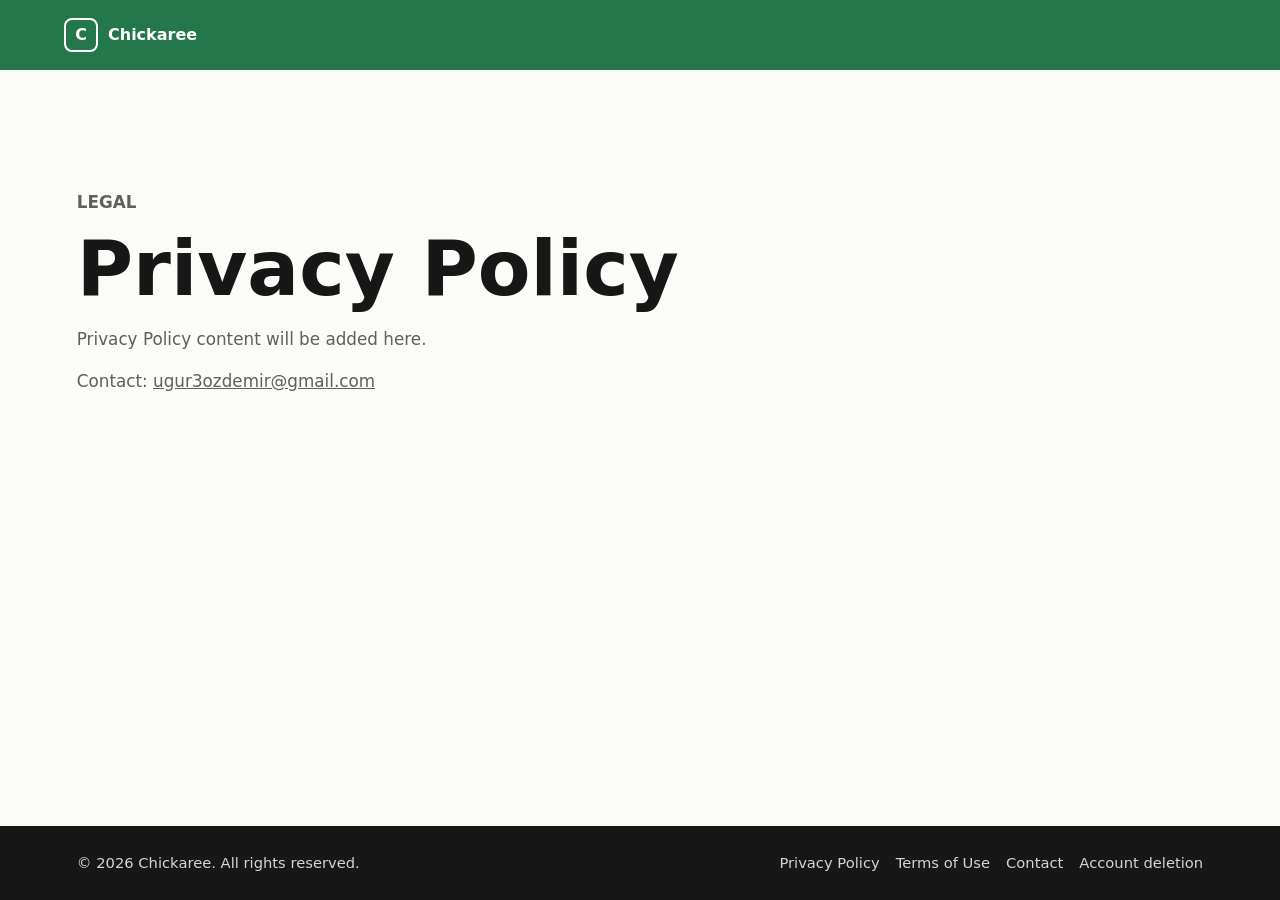
==== privacy.html @ 0c3364b8 "Initial static landing page" ====
<!doctype html>
<html lang="en">
  <head>
    <meta charset="utf-8">
    <meta name="viewport" content="width=device-width, initial-scale=1">
    <meta name="description" content="Privacy Policy for Chickaree: Work Travel Tracker.">
    <title>Privacy Policy | Chickaree</title>
    <link rel="stylesheet" href="styles.css">
  </head>
  <body class="plain-page">
    <header class="plain-header">
      <a class="brand" href="/" aria-label="Chickaree home">
        <span class="brand-mark" aria-hidden="true">C</span>
        <span>Chickaree</span>
      </a>
    </header>

    <main class="plain-content">
      <p class="eyebrow">Legal</p>
      <h1>Privacy Policy</h1>
      <p>Privacy Policy content will be added here.</p>
      <p>Contact: <a href="mailto:ugur3ozdemir@gmail.com">ugur3ozdemir@gmail.com</a></p>
    </main>

    <footer class="site-footer">
      <p>&copy; 2026 Chickaree. All rights reserved.</p>
      <div class="footer-links">
        <a href="privacy.html">Privacy Policy</a>
        <a href="terms.html">Terms of Use</a>
        <a href="mailto:ugur3ozdemir@gmail.com">Contact</a>
        <a href="https://api.wagetracker.xyz/account-deletion">Account deletion</a>
      </div>
    </footer>
  </body>
</html>
---- styles.css ----
:root {
  color-scheme: light;
  --ink: #171717;
  --muted: #5c615d;
  --paper: #fbfbf8;
  --white: #ffffff;
  --green: #23774b;
  --green-dark: #155b36;
  --coral: #e2553f;
  --gold: #f4b83f;
  --line: #d9ded8;
  --shadow: 0 18px 45px rgba(23, 23, 23, 0.14);
}

* {
  box-sizing: border-box;
}

html {
  scroll-behavior: smooth;
}

body {
  margin: 0;
  background: var(--paper);
  color: var(--ink);
  font-family: Inter, ui-sans-serif, system-ui, -apple-system, BlinkMacSystemFont, "Segoe UI", sans-serif;
  line-height: 1.5;
}

img {
  display: block;
  max-width: 100%;
}

a {
  color: inherit;
}

.site-header {
  position: fixed;
  top: 0;
  left: 0;
  z-index: 20;
  display: flex;
  width: 100%;
  align-items: center;
  justify-content: space-between;
  gap: 24px;
  padding: 18px clamp(18px, 5vw, 64px);
  color: var(--white);
}

.brand,
.nav-links,
.hero-actions,
.support-links,
.footer-links {
  display: flex;
  align-items: center;
}

.brand {
  gap: 10px;
  font-size: 1rem;
  font-weight: 800;
  text-decoration: none;
}

.brand-mark {
  display: grid;
  width: 34px;
  height: 34px;
  place-items: center;
  border: 2px solid currentColor;
  border-radius: 8px;
}

.nav-links {
  gap: clamp(14px, 4vw, 34px);
  font-size: 0.92rem;
  font-weight: 700;
}

.nav-links a,
.footer-links a,
.support-links a {
  text-decoration: none;
}

.nav-links a:hover,
.footer-links a:hover,
.support-links a:hover {
  text-decoration: underline;
  text-underline-offset: 4px;
}

.hero {
  position: relative;
  min-height: 92vh;
  overflow: hidden;
  color: var(--white);
}

.hero picture,
.hero img,
.hero-overlay {
  position: absolute;
  inset: 0;
}

.hero img {
  width: 100%;
  height: 100%;
  object-fit: cover;
}

.hero-overlay {
  background:
    linear-gradient(90deg, rgba(0, 0, 0, 0.76), rgba(0, 0, 0, 0.38) 48%, rgba(0, 0, 0, 0.08)),
    linear-gradient(0deg, rgba(0, 0, 0, 0.42), rgba(0, 0, 0, 0.04) 40%);
}

.hero-content {
  position: relative;
  z-index: 1;
  display: flex;
  min-height: 92vh;
  width: min(760px, 100%);
  flex-direction: column;
  justify-content: center;
  padding: 116px clamp(18px, 7vw, 92px) 80px;
}

.eyebrow {
  margin: 0 0 14px;
  color: var(--coral);
  font-size: 0.78rem;
  font-weight: 900;
  letter-spacing: 0;
  text-transform: uppercase;
}

.hero .eyebrow {
  color: var(--gold);
}

h1,
h2,
h3,
p {
  overflow-wrap: anywhere;
}

h1,
h2,
h3 {
  margin: 0;
  line-height: 1.05;
}

h1 {
  max-width: 12ch;
  font-size: clamp(3rem, 7vw, 6.6rem);
}

h2 {
  max-width: 13ch;
  font-size: clamp(2.3rem, 5vw, 4.4rem);
}

h3 {
  font-size: 1.25rem;
}

.hero-copy,
.section-copy p {
  max-width: 64ch;
  color: var(--muted);
  font-size: 1.05rem;
}

.hero-copy {
  max-width: 54ch;
  color: rgba(255, 255, 255, 0.86);
  font-size: clamp(1.08rem, 2vw, 1.35rem);
}

.hero-actions {
  flex-wrap: wrap;
  gap: 12px;
  margin-top: 16px;
}

.button {
  display: inline-flex;
  min-height: 48px;
  align-items: center;
  justify-content: center;
  border: 2px solid transparent;
  border-radius: 8px;
  padding: 12px 18px;
  font-weight: 800;
  text-decoration: none;
}

.button.primary {
  background: var(--gold);
  color: #1f1600;
}

.button.secondary {
  border-color: rgba(255, 255, 255, 0.72);
  color: var(--white);
}

.intro,
.split-section,
.support-section {
  padding: clamp(64px, 10vw, 132px) clamp(18px, 6vw, 88px);
}

.intro {
  display: grid;
  gap: 44px;
}

.feature-grid {
  display: grid;
  grid-template-columns: repeat(3, minmax(0, 1fr));
  gap: 18px;
}

.feature-card {
  min-height: 230px;
  border: 1px solid var(--line);
  border-radius: 8px;
  background: var(--white);
  padding: clamp(22px, 4vw, 34px);
  box-shadow: var(--shadow);
}

.feature-card p {
  color: var(--muted);
}

.split-section {
  display: grid;
  grid-template-columns: minmax(0, 1.05fr) minmax(300px, 0.95fr);
  gap: clamp(28px, 6vw, 76px);
  align-items: center;
  background: var(--white);
}

.image-panel {
  min-height: 360px;
  overflow: hidden;
  border-radius: 8px;
}

.image-panel img {
  width: 100%;
  height: 100%;
  min-height: 360px;
  object-fit: cover;
}

.check-list {
  display: grid;
  gap: 12px;
  margin: 28px 0 0;
  padding: 0;
  list-style: none;
}

.check-list li {
  position: relative;
  padding-left: 30px;
  color: var(--ink);
  font-weight: 700;
}

.check-list li::before {
  position: absolute;
  left: 0;
  color: var(--green);
  content: "\2713";
  font-weight: 900;
}

.support-section {
  display: grid;
  grid-template-columns: minmax(0, 1fr) auto;
  gap: 28px;
  align-items: end;
  background: var(--green);
  color: var(--white);
}

.support-section .eyebrow {
  color: var(--gold);
}

.support-section .section-copy p {
  color: rgba(255, 255, 255, 0.84);
}

.support-links {
  flex-wrap: wrap;
  gap: 12px;
  justify-content: flex-end;
}

.support-links a {
  border: 2px solid rgba(255, 255, 255, 0.52);
  border-radius: 8px;
  padding: 12px 16px;
  font-weight: 800;
}

.site-footer {
  display: flex;
  align-items: center;
  justify-content: space-between;
  gap: 20px;
  padding: 26px clamp(18px, 6vw, 88px);
  background: var(--ink);
  color: rgba(255, 255, 255, 0.82);
  font-size: 0.92rem;
}

.site-footer p {
  margin: 0;
}

.footer-links {
  flex-wrap: wrap;
  gap: 16px;
  justify-content: flex-end;
}

.plain-page {
  display: flex;
  min-height: 100vh;
  flex-direction: column;
}

.plain-header {
  display: flex;
  width: 100%;
  align-items: center;
  justify-content: space-between;
  padding: 18px clamp(18px, 5vw, 64px);
  background: var(--green);
  color: var(--white);
}

.plain-content {
  width: min(860px, 100%);
  flex: 1;
  padding: clamp(64px, 10vw, 120px) clamp(18px, 6vw, 88px);
}

.plain-content h1 {
  max-width: none;
  color: var(--ink);
  font-size: clamp(2.7rem, 6vw, 5rem);
}

.plain-content p {
  max-width: 64ch;
  color: var(--muted);
  font-size: 1.05rem;
}

@media (max-width: 860px) {
  .site-header {
    position: absolute;
  }

  .nav-links {
    display: none;
  }

  .hero,
  .hero-content {
    min-height: 88vh;
  }

  .feature-grid,
  .split-section,
  .support-section {
    grid-template-columns: 1fr;
  }

  .support-links {
    justify-content: flex-start;
  }

  .site-footer {
    align-items: flex-start;
    flex-direction: column;
  }

  .footer-links {
    justify-content: flex-start;
  }
}

@media (max-width: 520px) {
  .hero-content {
    padding-top: 96px;
  }

  h1 {
    font-size: 2.75rem;
  }

  h2 {
    font-size: 2.05rem;
  }

  .button,
  .support-links a {
    width: 100%;
  }

  .feature-card {
    min-height: auto;
  }
}
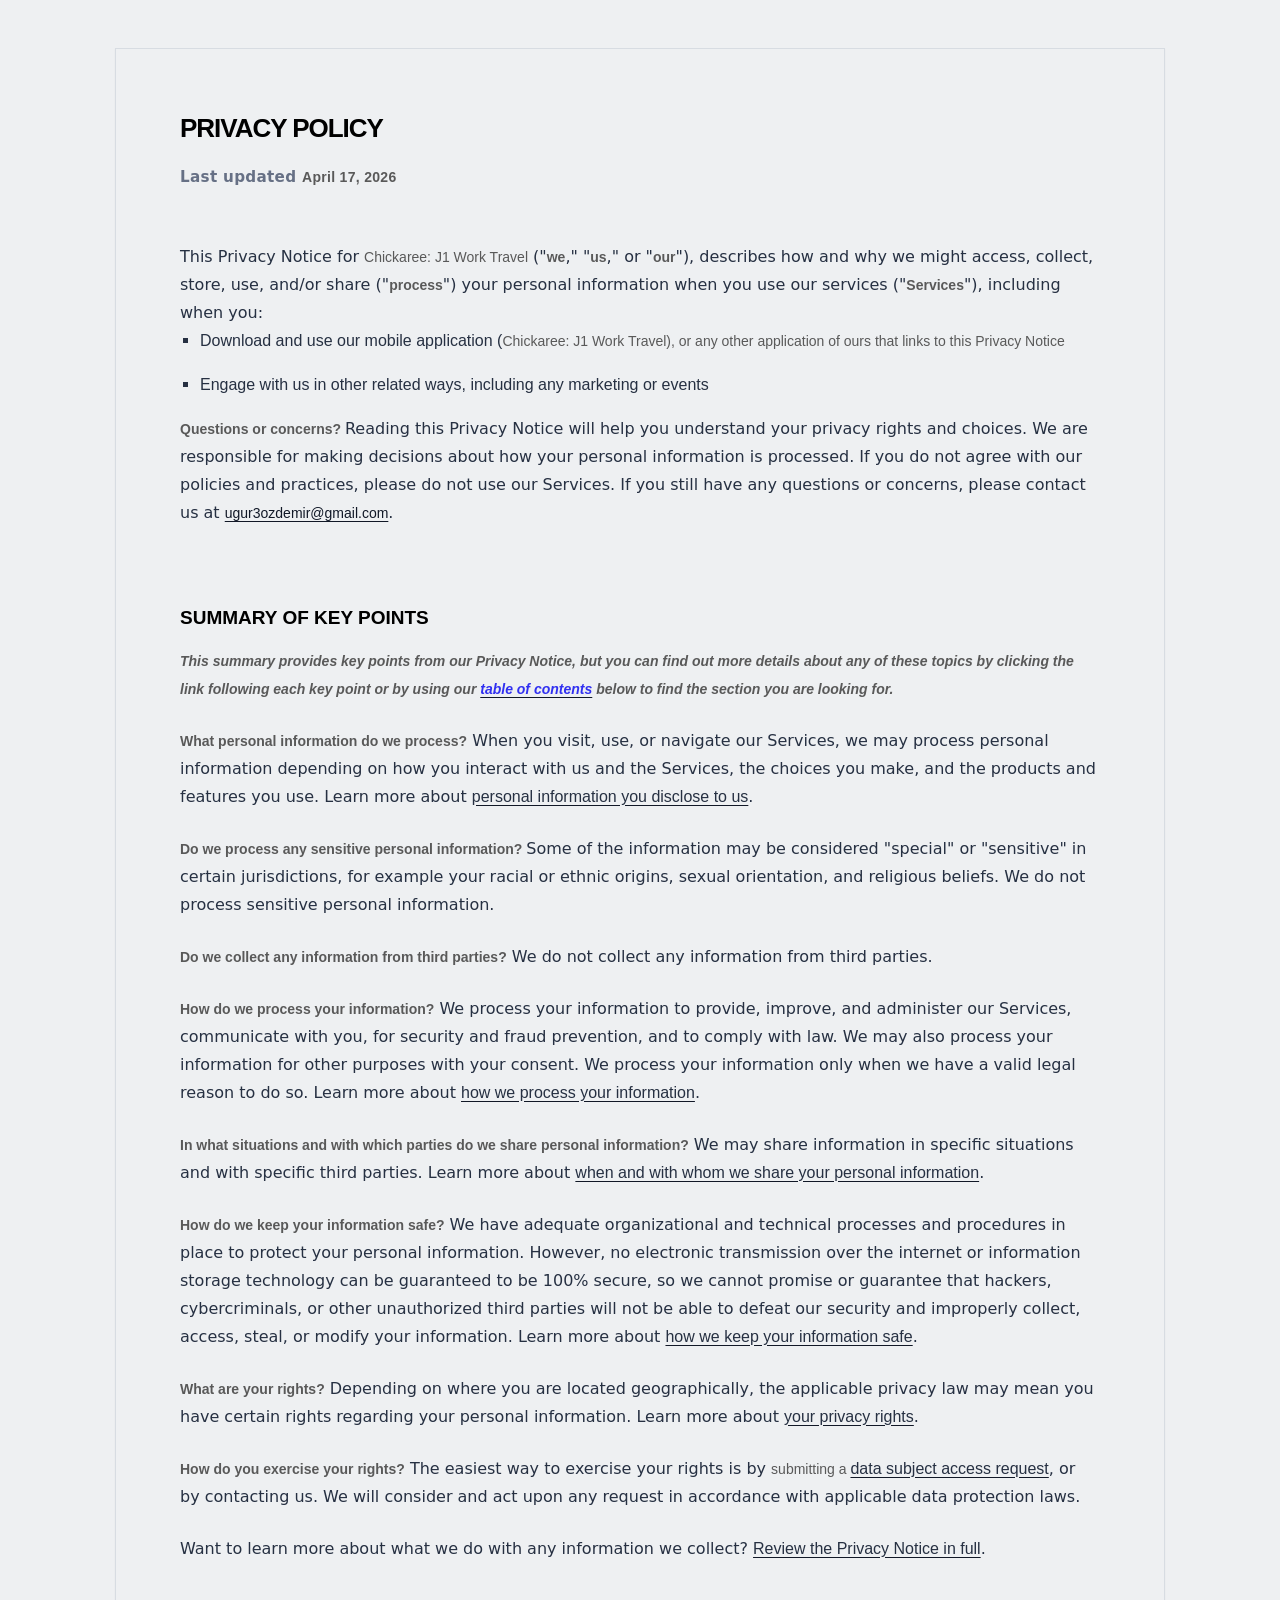
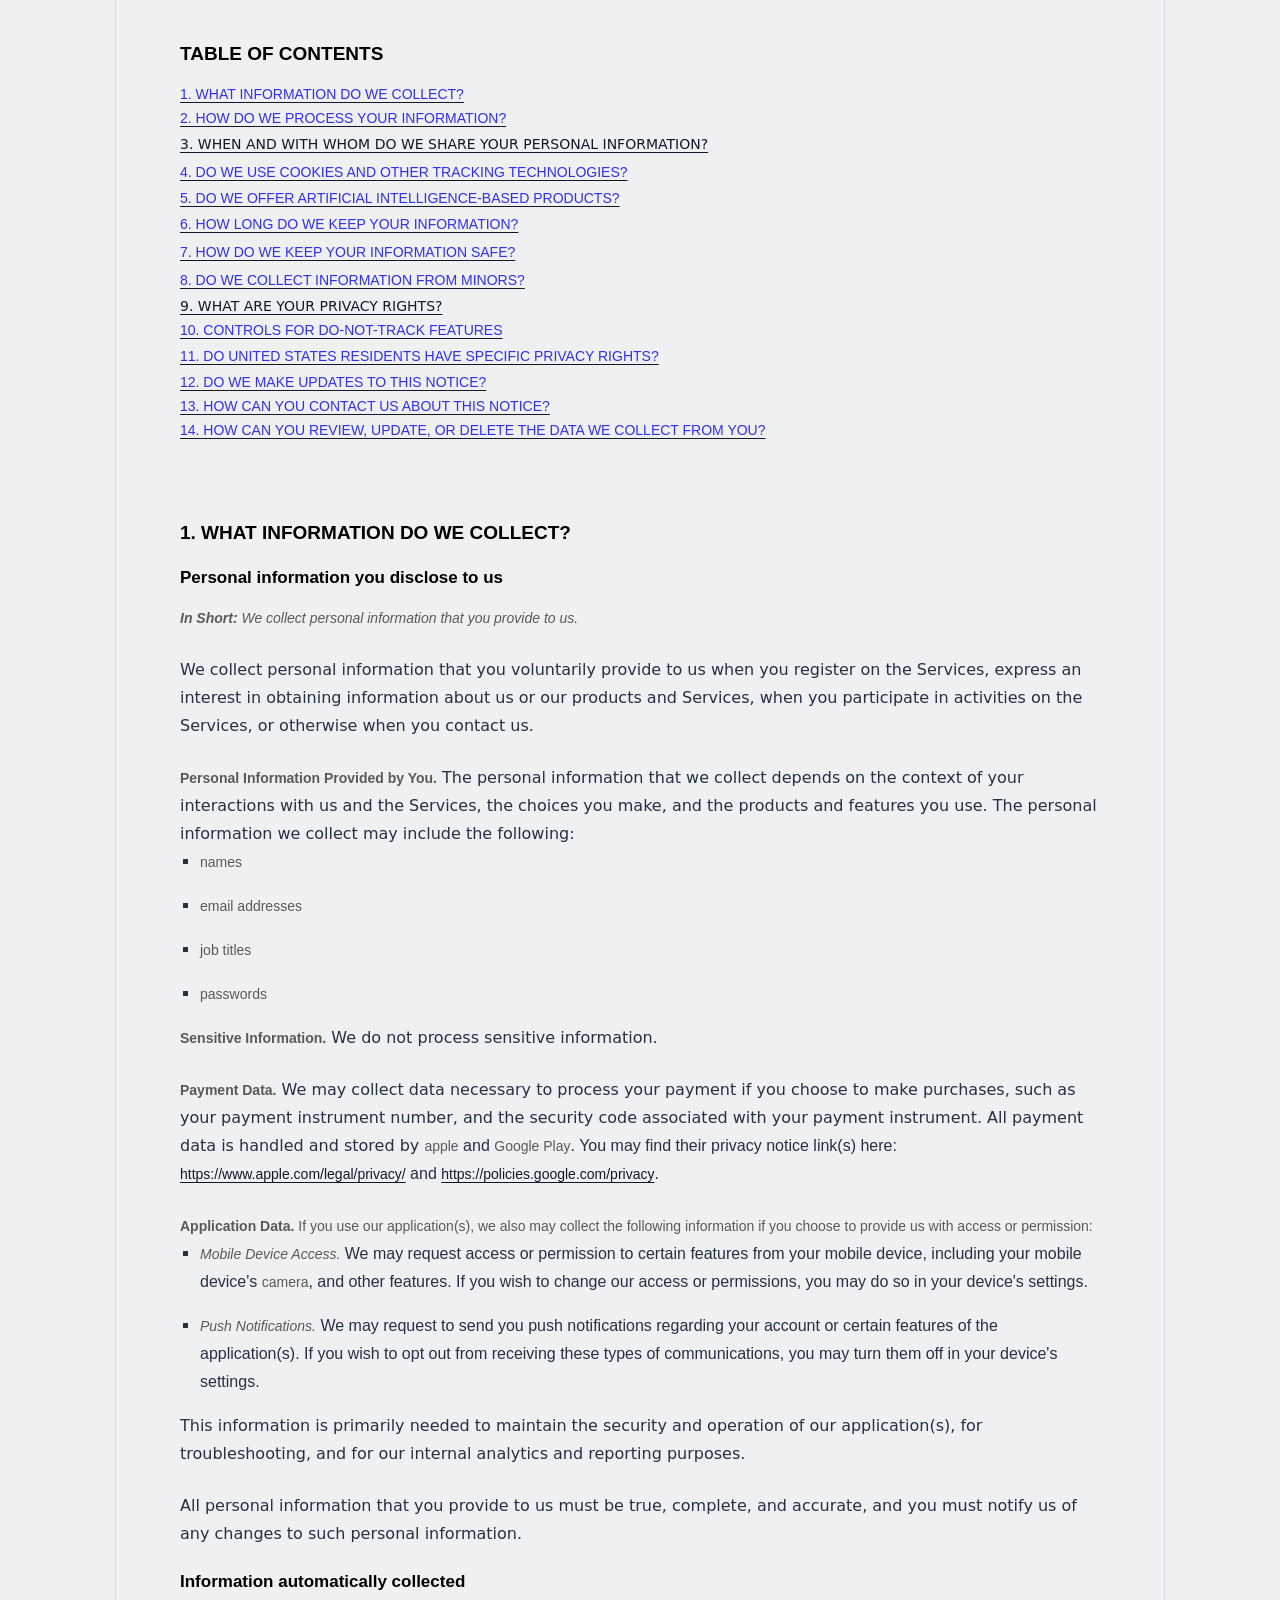
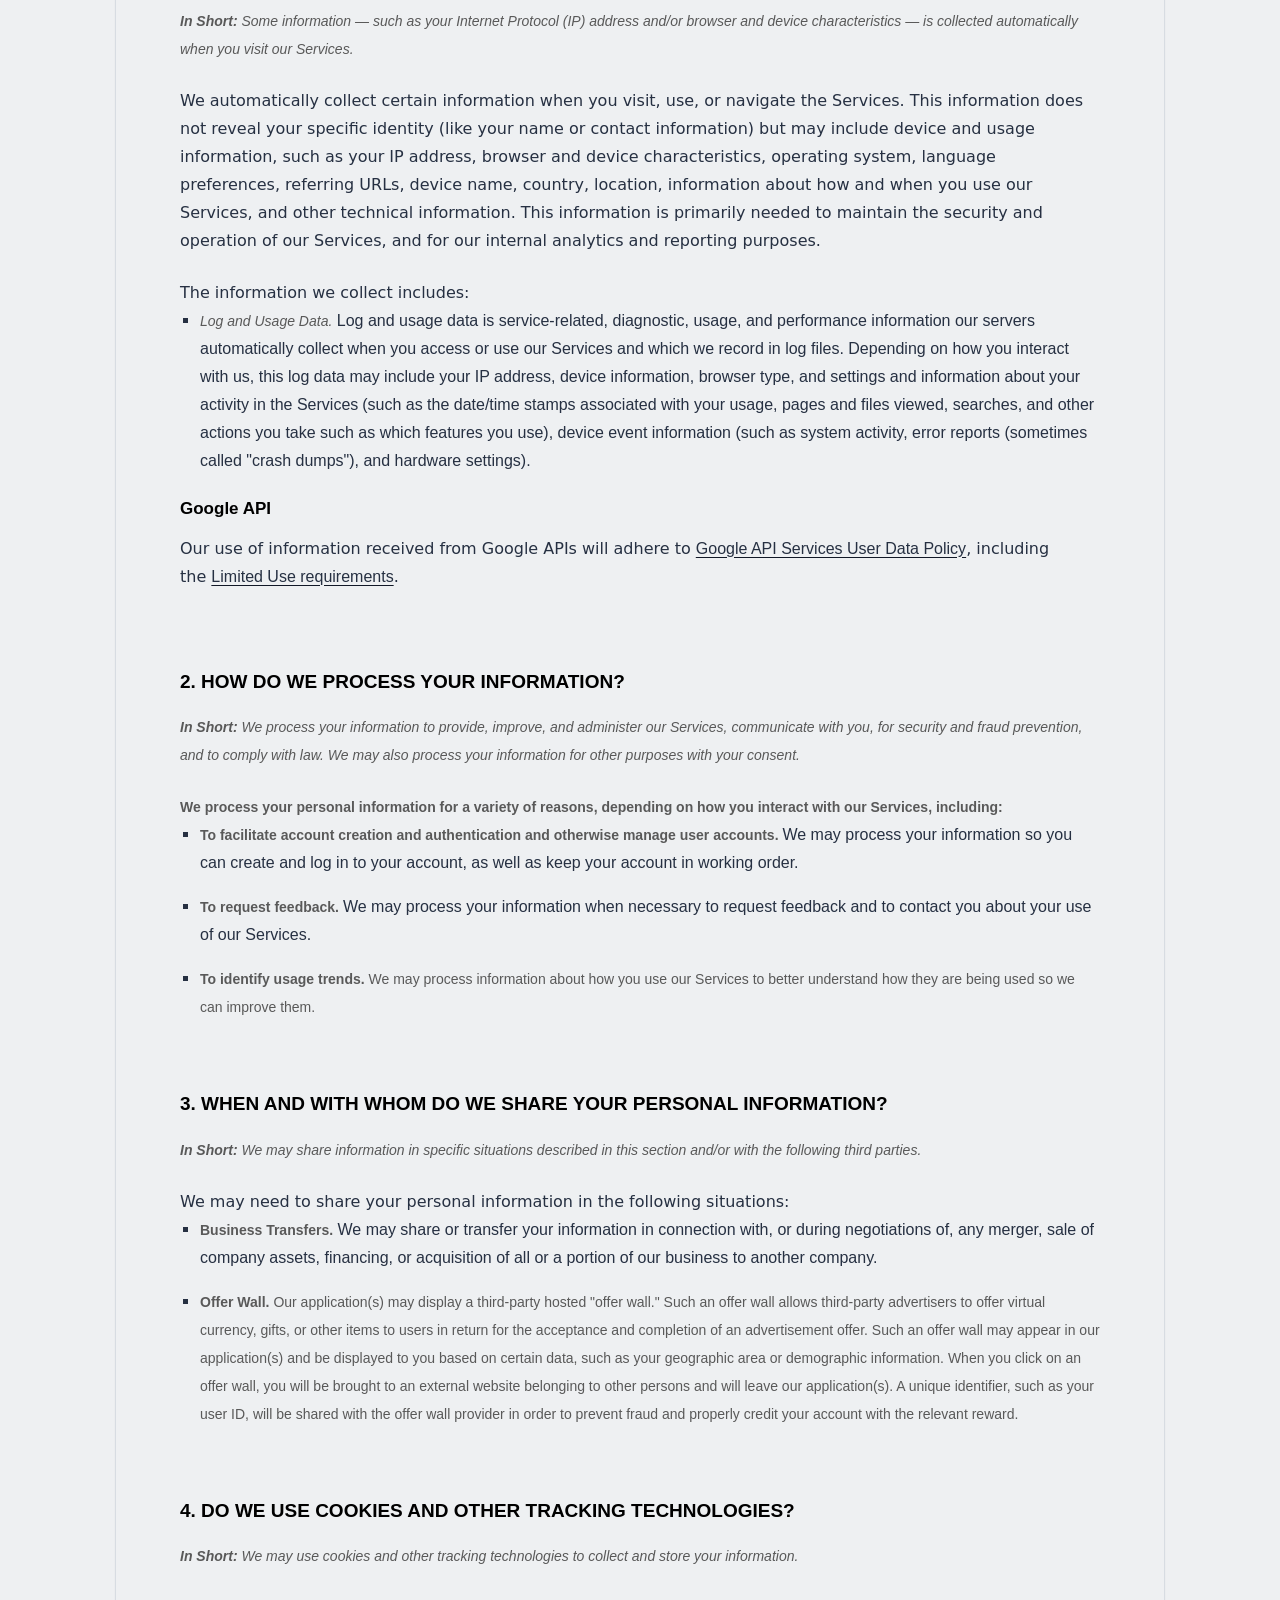
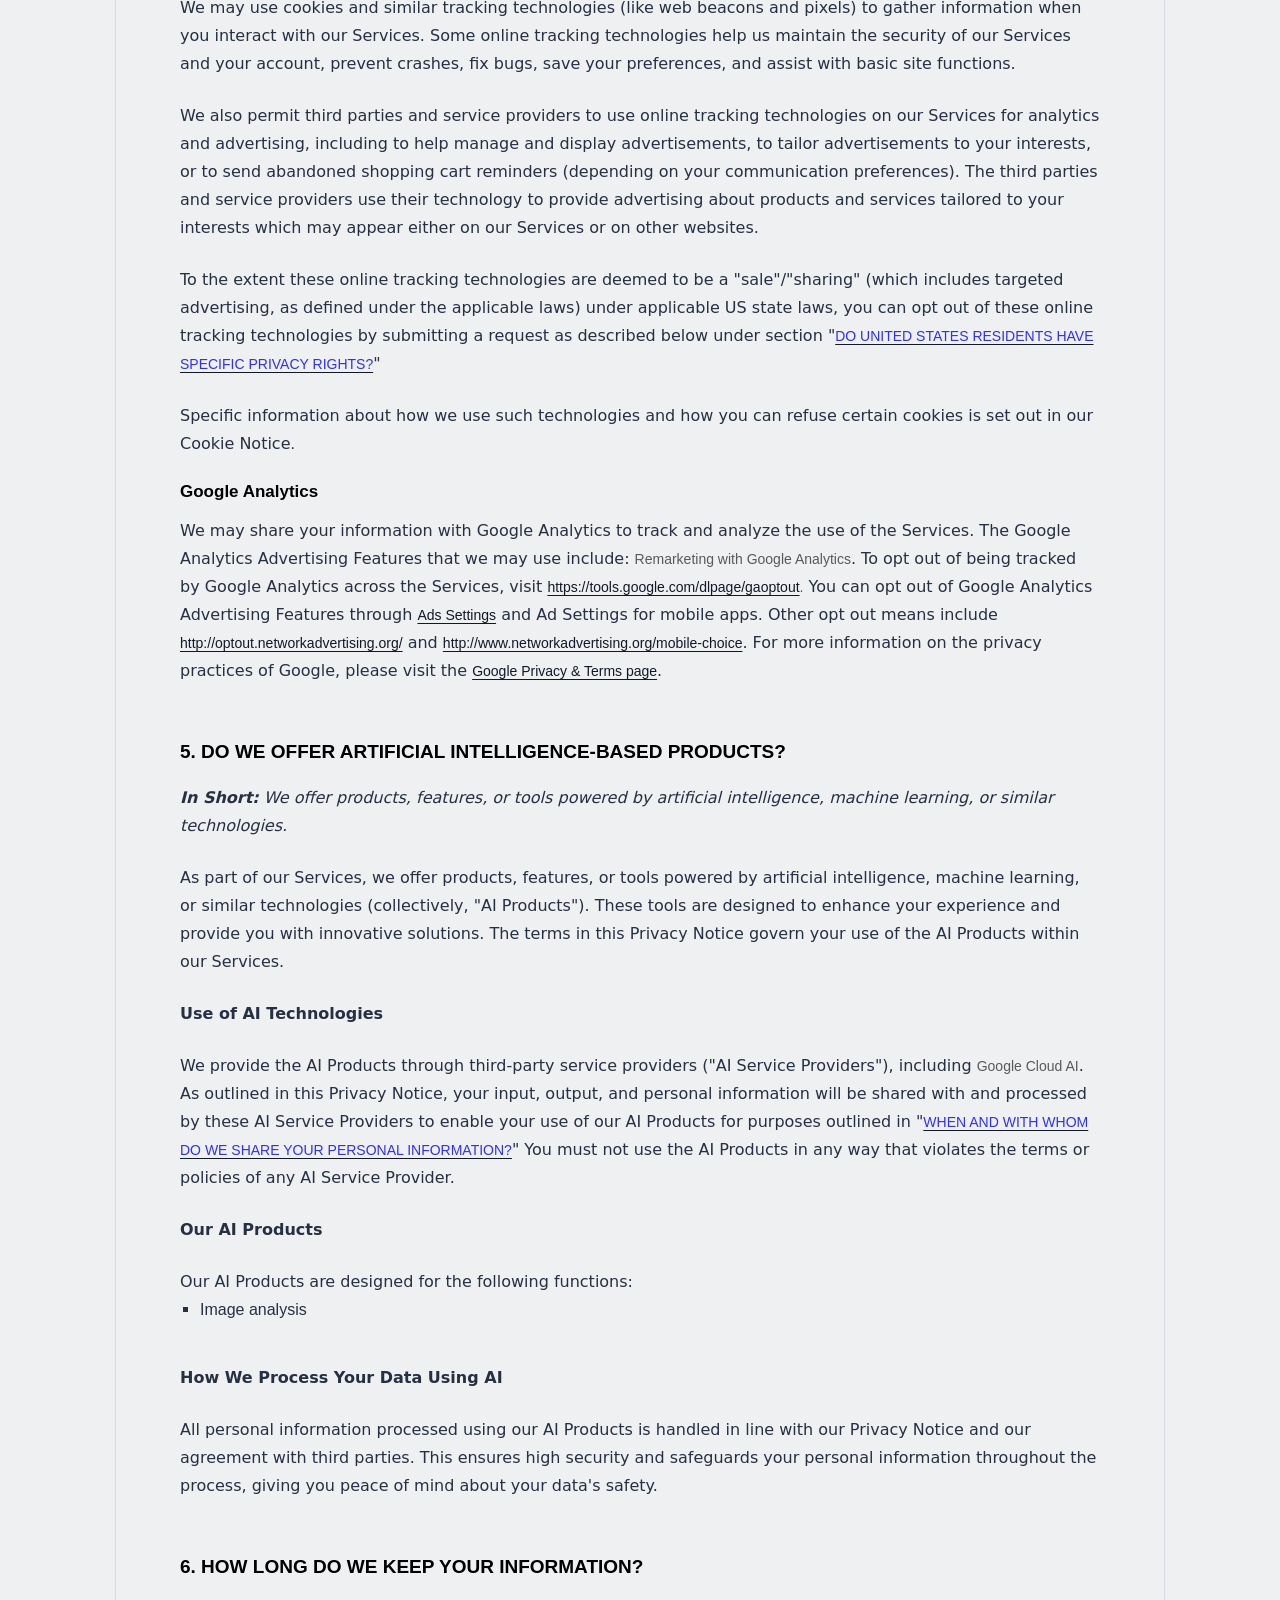
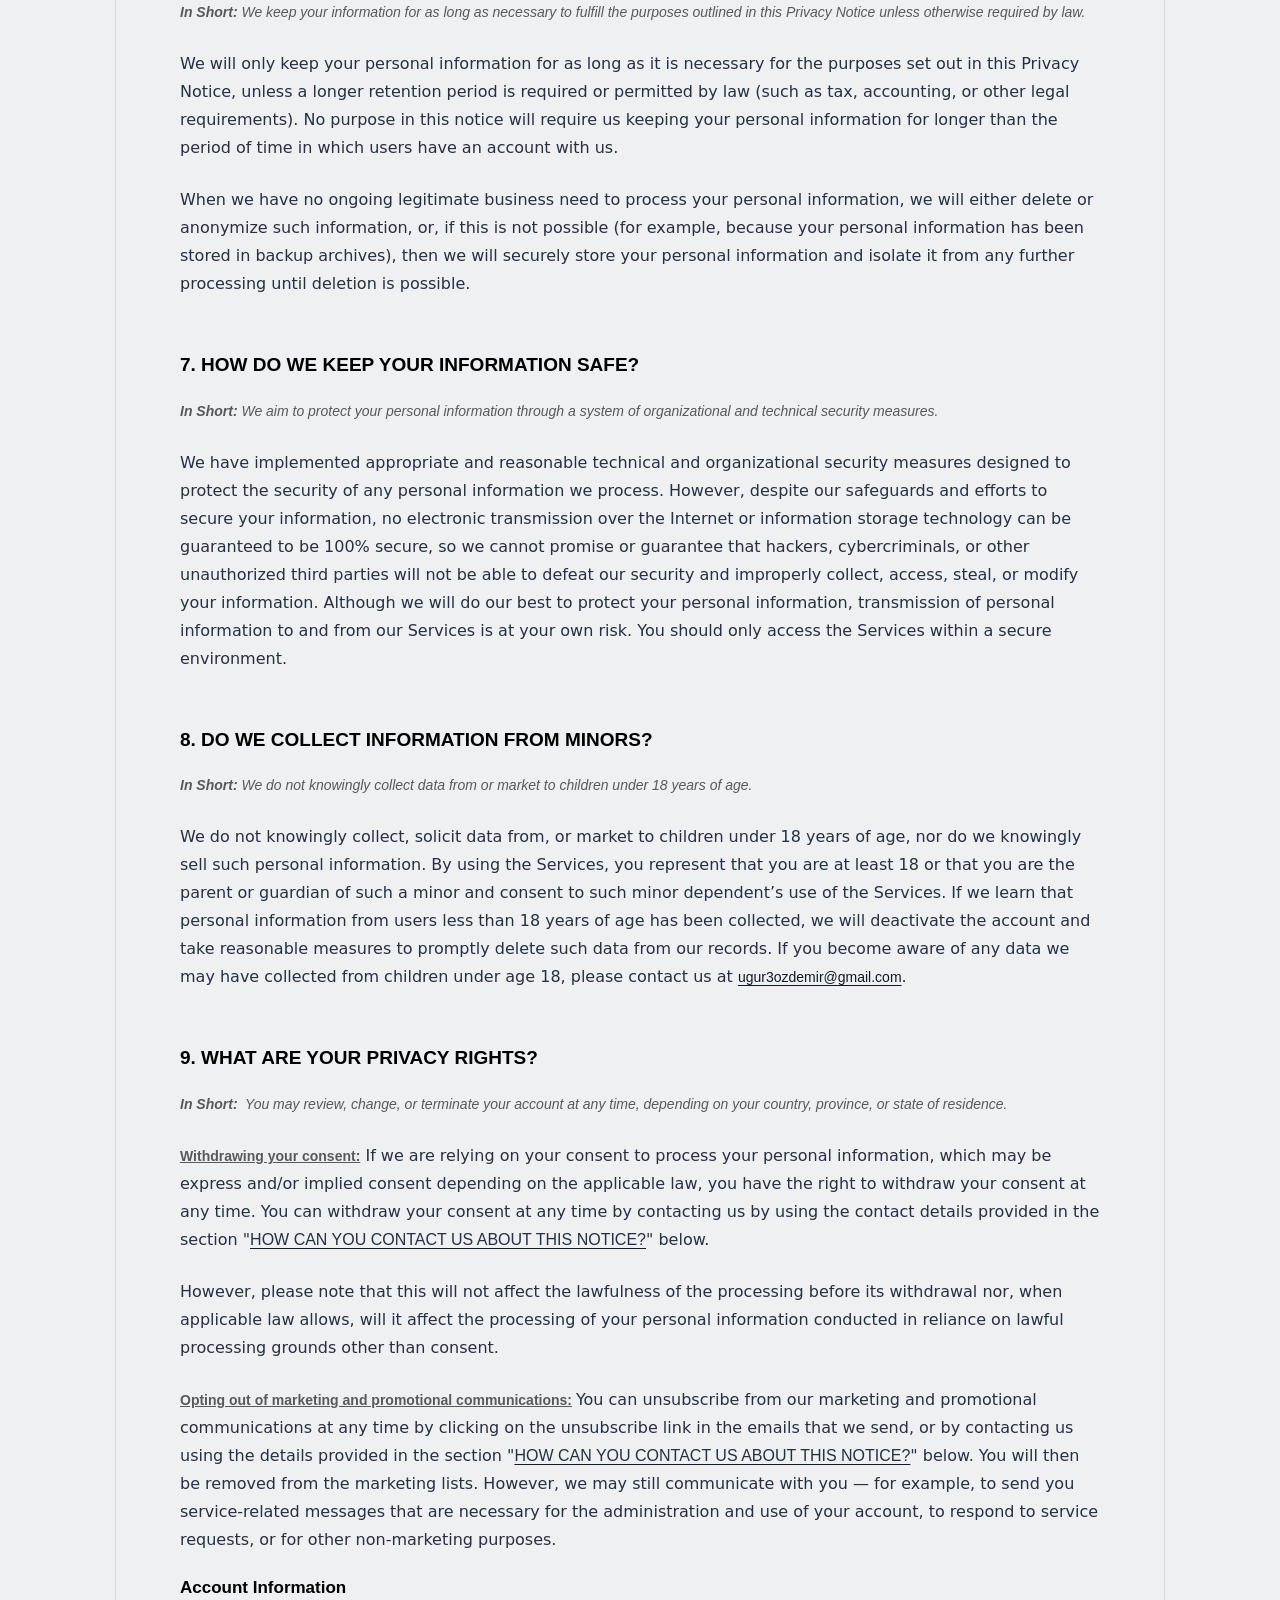
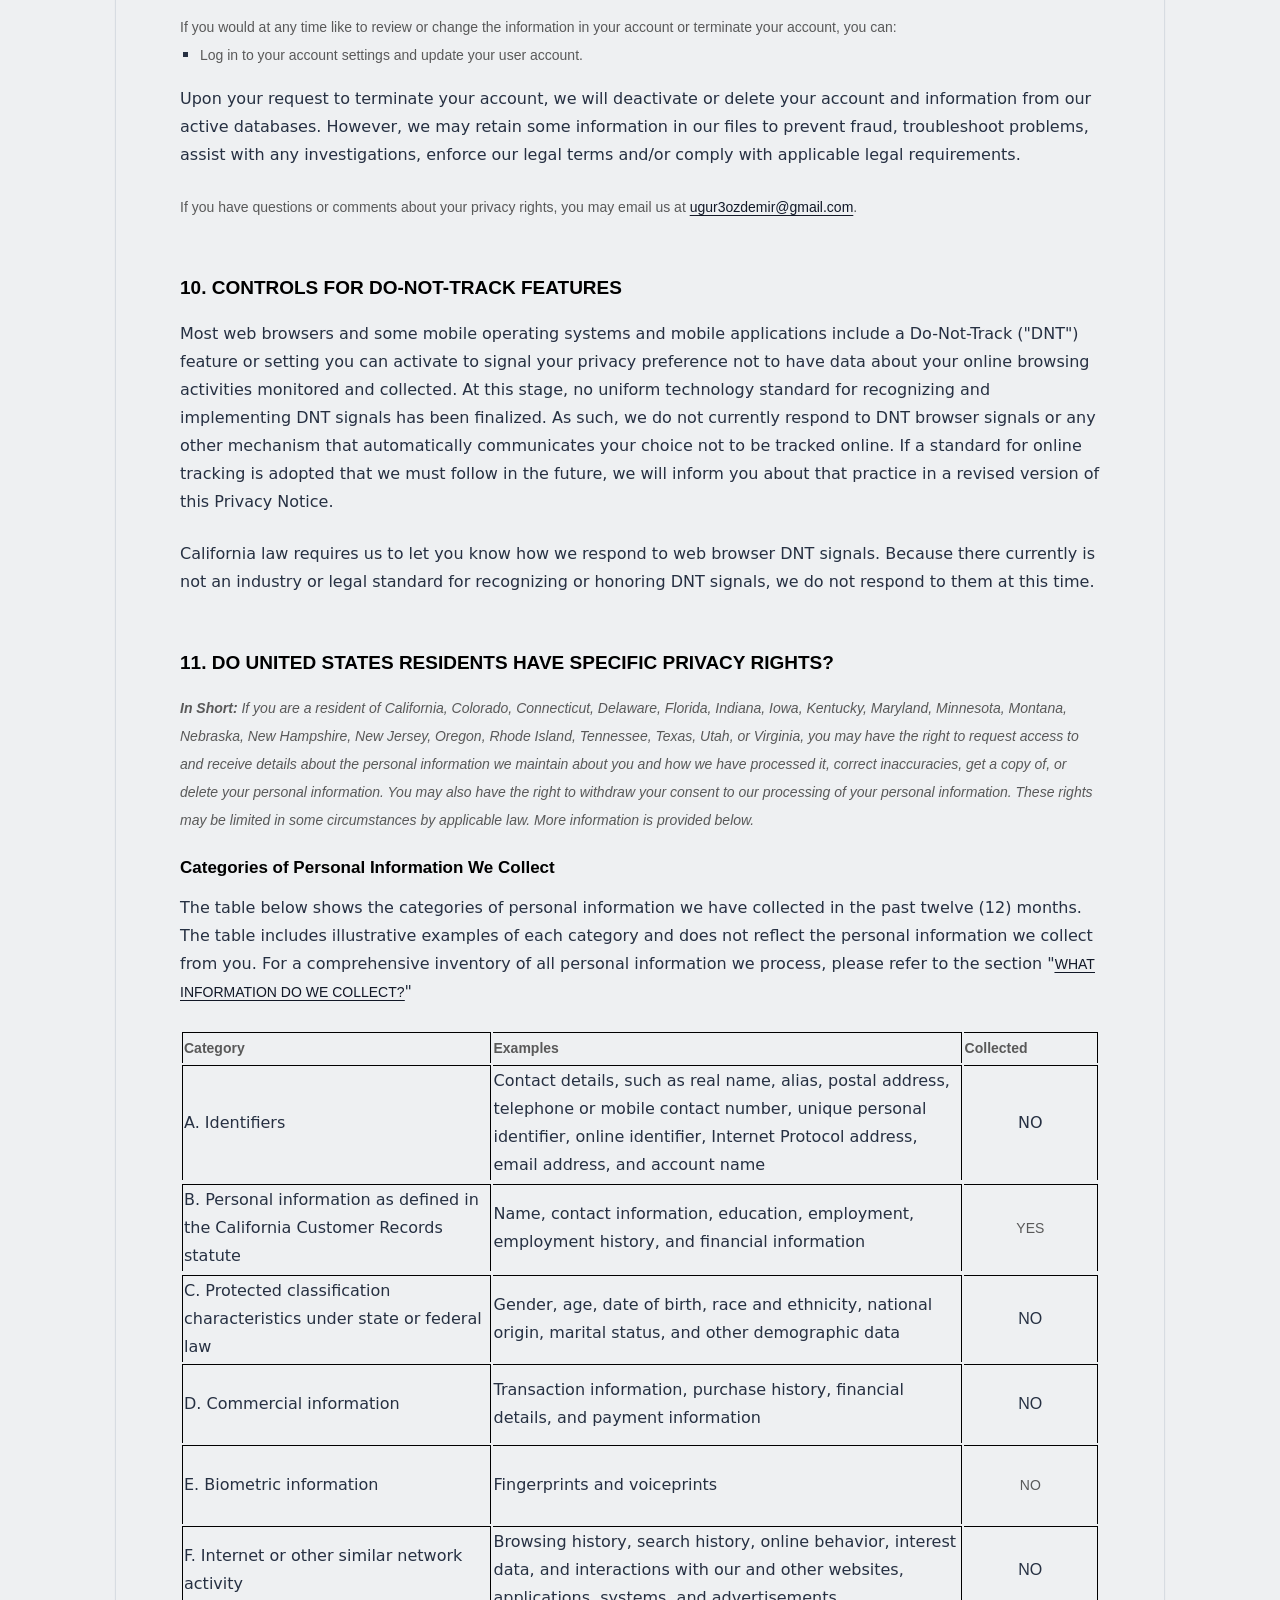
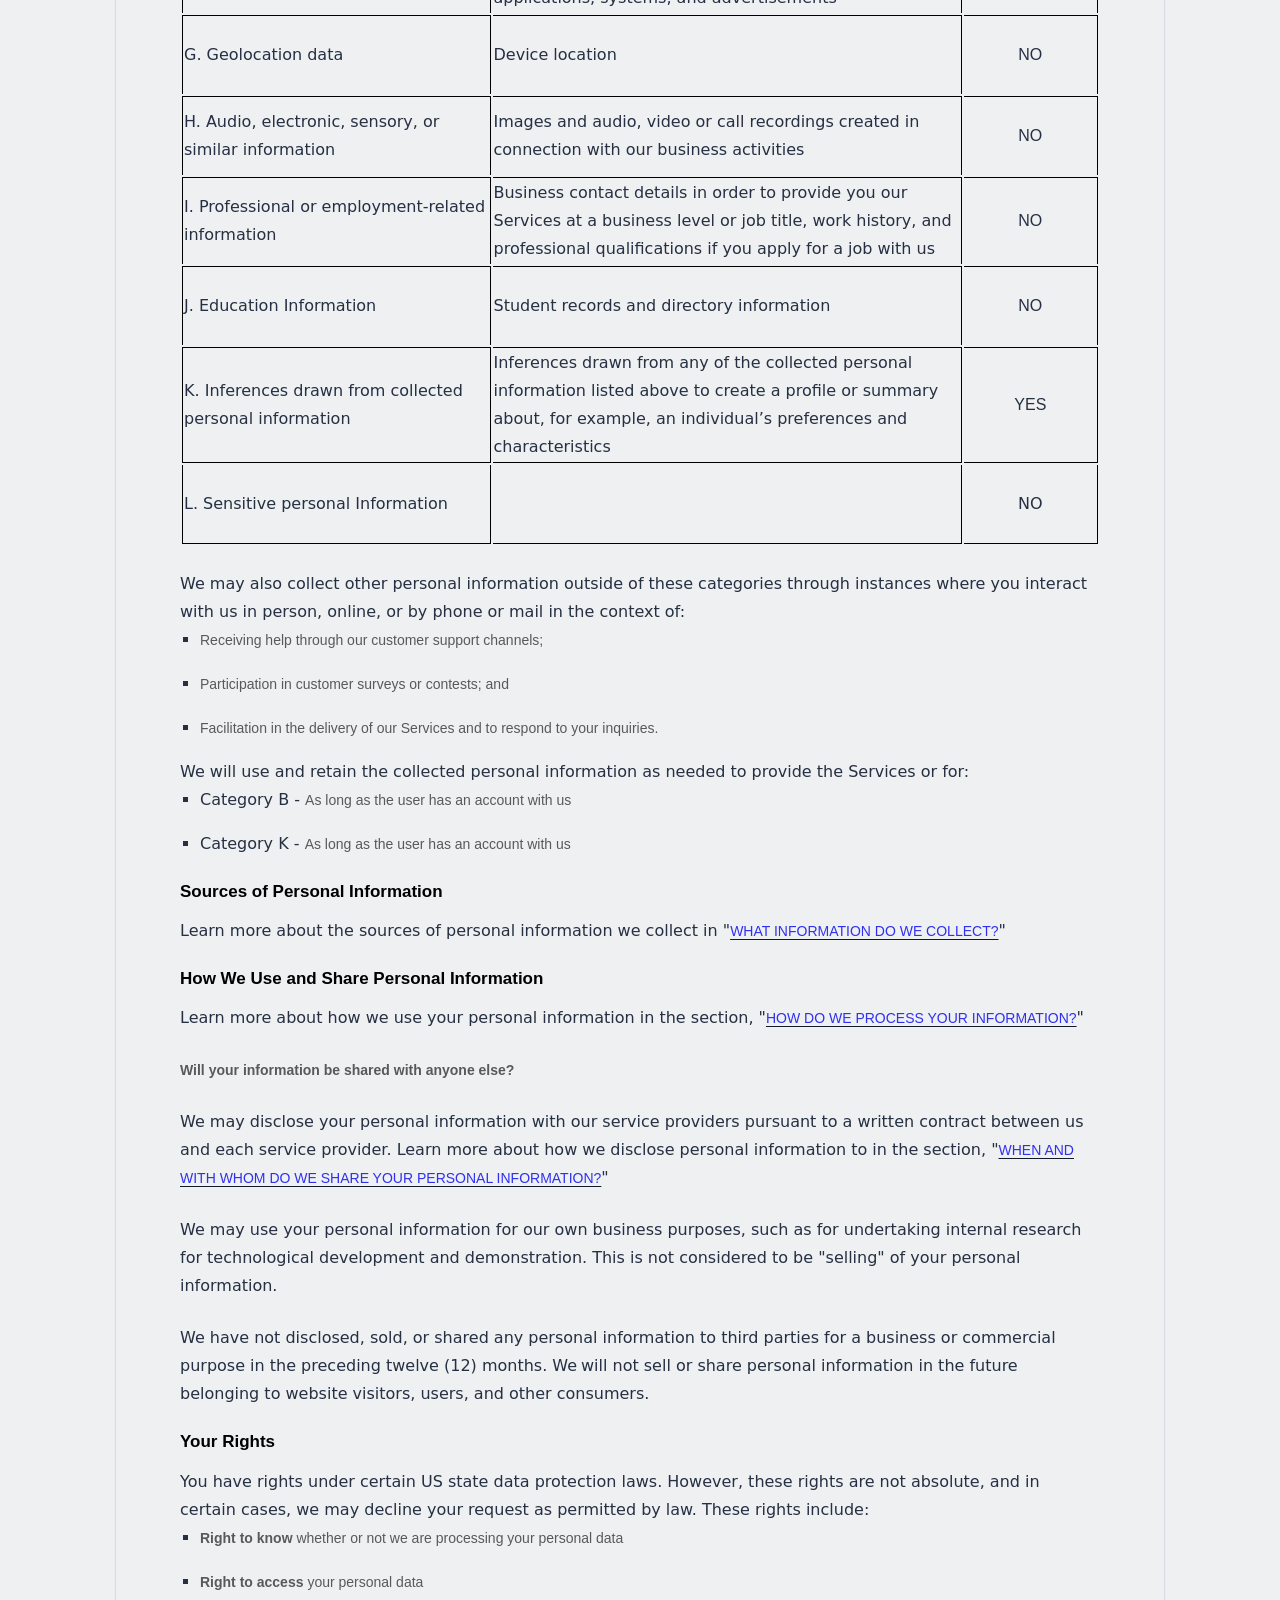
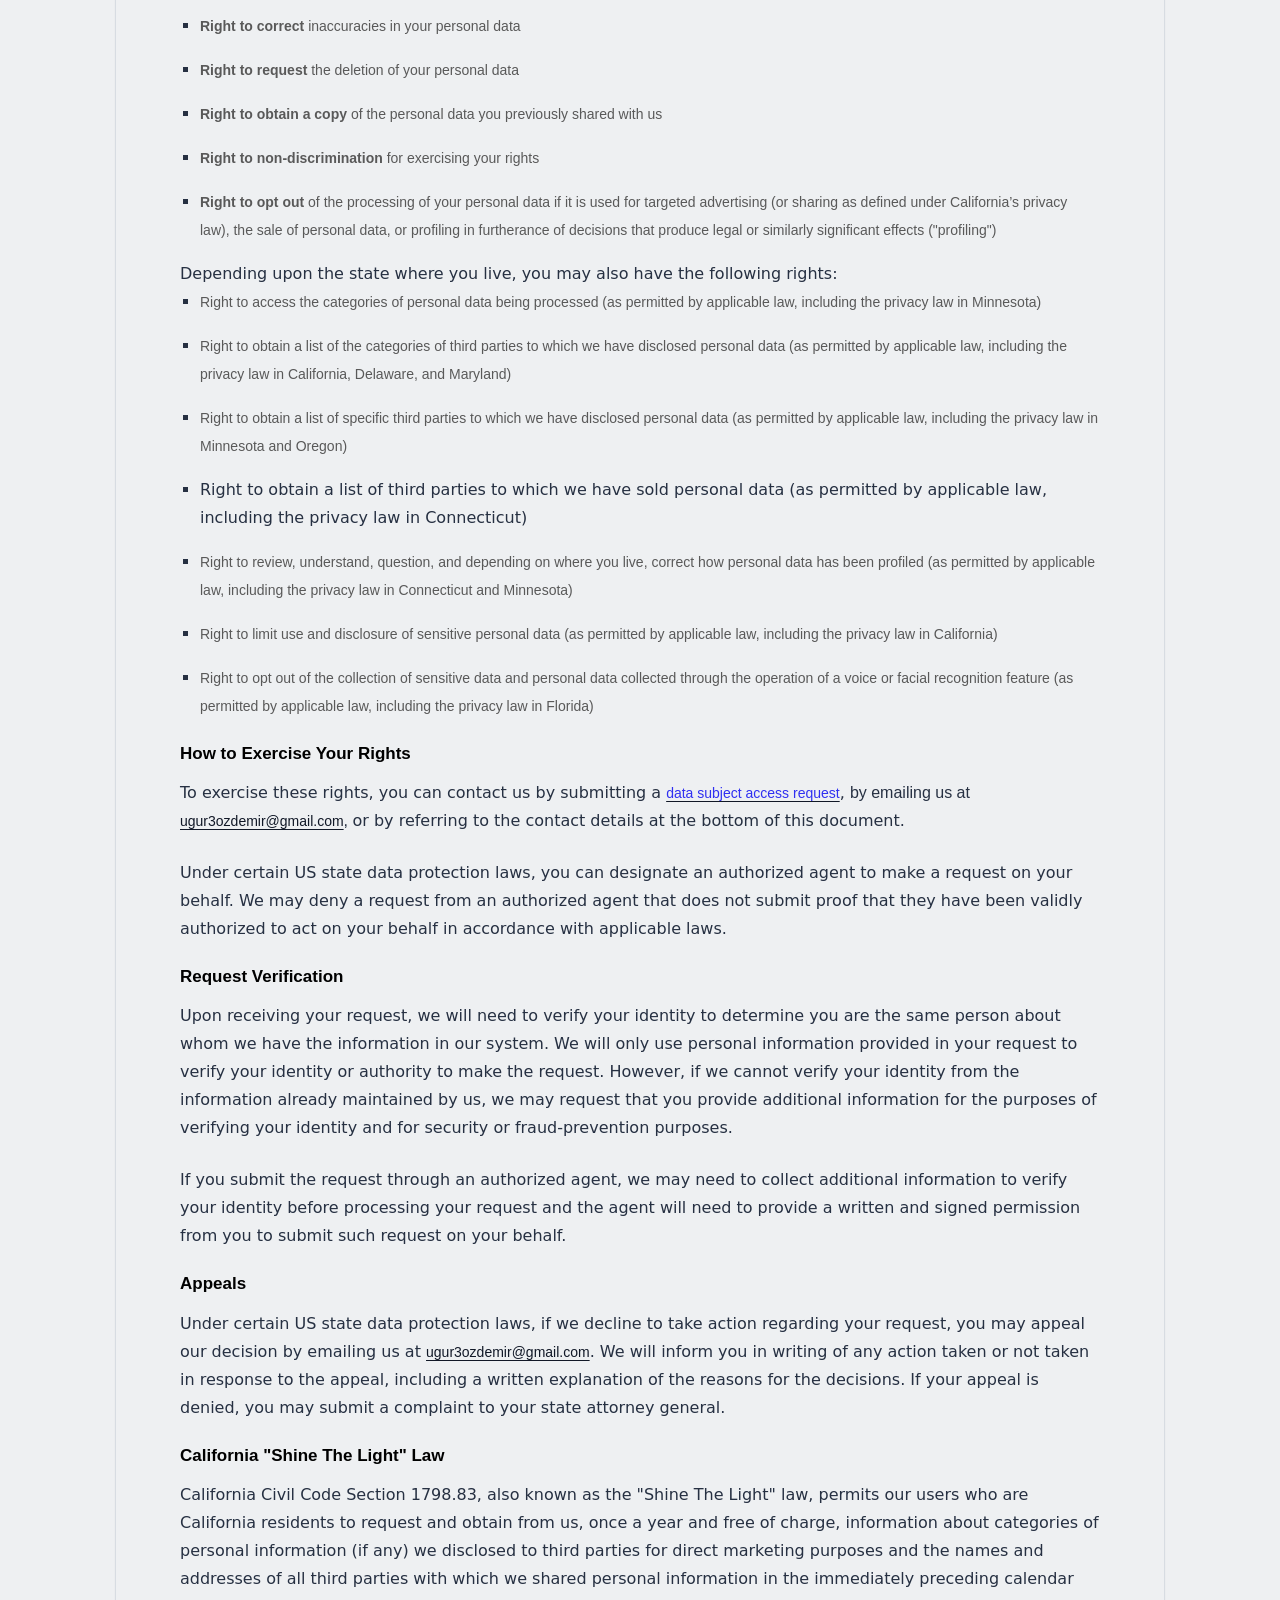
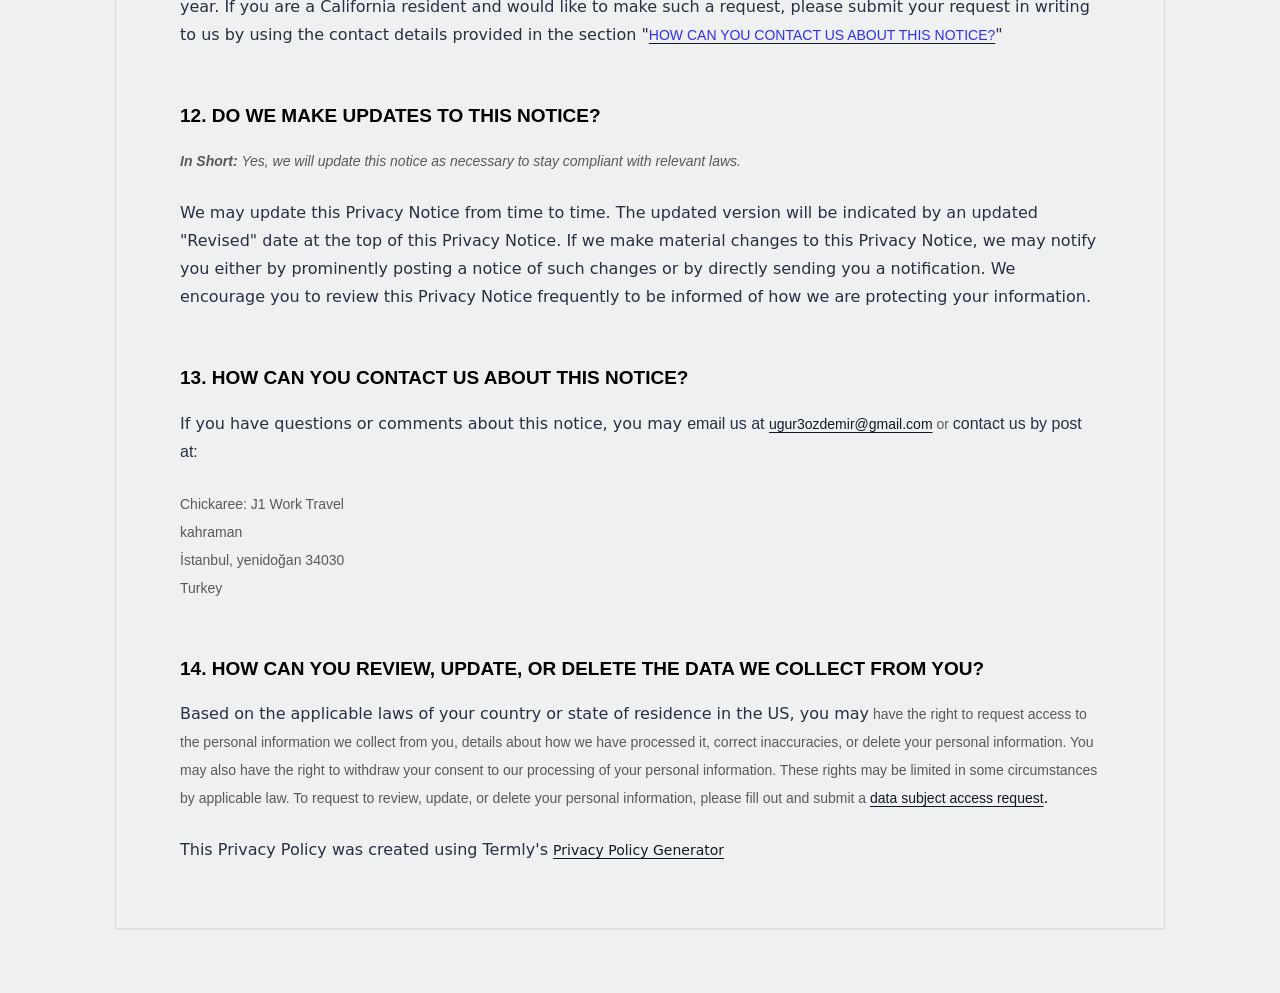
==== commit 8227d2b2: "privacy policy added." ====
--- a/privacy.html
+++ b/privacy.html
@@ -1,35 +1,169 @@
 <!doctype html>
 <html lang="en">
-  <head>
-    <meta charset="utf-8">
-    <meta name="viewport" content="width=device-width, initial-scale=1">
-    <meta name="description" content="Privacy Policy for Chickaree: Work Travel Tracker.">
-    <title>Privacy Policy | Chickaree</title>
-    <link rel="stylesheet" href="styles.css">
-  </head>
-  <body class="plain-page">
-    <header class="plain-header">
-      <a class="brand" href="/" aria-label="Chickaree home">
-        <span class="brand-mark" aria-hidden="true">C</span>
-        <span>Chickaree</span>
-      </a>
-    </header>
+<head>
+  <meta charset="utf-8">
+  <meta name="viewport" content="width=device-width, initial-scale=1">
+  <title>Privacy Policy | Chickaree</title>
+<style>
+  [data-custom-class='body'], [data-custom-class='body'] * {
+          background: transparent !important;
+        }
+[data-custom-class='title'], [data-custom-class='title'] * {
+          font-family: Arial !important;
+font-size: 26px !important;
+color: #000000 !important;
+        }
+[data-custom-class='subtitle'], [data-custom-class='subtitle'] * {
+          font-family: Arial !important;
+color: #595959 !important;
+font-size: 14px !important;
+        }
+[data-custom-class='heading_1'], [data-custom-class='heading_1'] * {
+          font-family: Arial !important;
+font-size: 19px !important;
+color: #000000 !important;
+        }
+[data-custom-class='heading_2'], [data-custom-class='heading_2'] * {
+          font-family: Arial !important;
+font-size: 17px !important;
+color: #000000 !important;
+        }
+[data-custom-class='body_text'], [data-custom-class='body_text'] * {
+          color: #595959 !important;
+font-size: 14px !important;
+font-family: Arial !important;
+        }
+[data-custom-class='link'], [data-custom-class='link'] * {
+          color: #3030F1 !important;
+font-size: 14px !important;
+font-family: Arial !important;
+word-break: break-word !important;
+        }
+</style>
+      <style>
+        html {
+          background: #eef0f2;
+        }
 
-    <main class="plain-content">
-      <p class="eyebrow">Legal</p>
-      <h1>Privacy Policy</h1>
-      <p>Privacy Policy content will be added here.</p>
-      <p>Contact: <a href="mailto:ugur3ozdemir@gmail.com">ugur3ozdemir@gmail.com</a></p>
-    </main>
+        body {
+          margin: 0;
+          padding: 48px 20px 64px;
+          background: #eef0f2;
+          color: #14181f;
+          font-family: Inter, ui-sans-serif, system-ui, -apple-system, BlinkMacSystemFont, "Segoe UI", sans-serif;
+          -webkit-font-smoothing: antialiased;
+          text-rendering: optimizeLegibility;
+        }
 
-    <footer class="site-footer">
-      <p>&copy; 2026 Chickaree. All rights reserved.</p>
-      <div class="footer-links">
-        <a href="privacy.html">Privacy Policy</a>
-        <a href="terms.html">Terms of Use</a>
-        <a href="mailto:ugur3ozdemir@gmail.com">Contact</a>
-        <a href="https://api.wagetracker.xyz/account-deletion">Account deletion</a>
+        body > span:first-of-type {
+          display: none !important;
+        }
+
+        [data-custom-class='body'] {
+          display: block;
+          width: min(920px, 100%);
+          margin: 0 auto;
+          background: #ffffff;
+          border: 1px solid #d7dce2;
+          box-shadow: 0 1px 2px rgba(16, 24, 40, 0.04);
+          padding: clamp(28px, 5vw, 64px);
+        }
+
+        [data-custom-class='title'],
+        [data-custom-class='heading_1'],
+        [data-custom-class='heading_2'] {
+          font-family: Georgia, "Times New Roman", serif !important;
+          color: #111827 !important;
+          line-height: 1.18 !important;
+          font-weight: 700 !important;
+        }
+
+        [data-custom-class='title'] {
+          font-size: clamp(2.25rem, 4vw, 3.5rem) !important;
+          letter-spacing: -0.02em;
+        }
+
+        [data-custom-class='heading_1'] {
+          font-size: 1.5rem !important;
+        }
+
+        [data-custom-class='heading_2'] {
+          font-size: 1.15rem !important;
+        }
+
+        [data-custom-class='subtitle'] {
+          font-family: inherit !important;
+          color: #667085 !important;
+          font-size: 0.95rem !important;
+          letter-spacing: 0.02em;
+        }
+
+        [data-custom-class='body_text'] {
+          font-family: inherit !important;
+          color: #263042 !important;
+          font-size: 1rem !important;
+          line-height: 1.75 !important;
+        }
+
+        [data-custom-class='link'] {
+          color: #111827 !important;
+          font-family: inherit !important;
+          text-decoration: underline !important;
+          text-underline-offset: 3px !important;
+          word-break: break-word !important;
+        }
+
+        [data-custom-class='body'] p,
+        [data-custom-class='body'] li,
+        [data-custom-class='body'] div {
+          max-width: 100%;
+        }
+
+        [data-custom-class='body'] p,
+        [data-custom-class='body'] li {
+          margin: 0 0 1rem;
+        }
+
+        [data-custom-class='body'] ul,
+        [data-custom-class='body'] ol {
+          margin: 0 0 1rem;
+          padding-left: 1.25rem;
+        }
+
+        [data-custom-class='body'] h1,
+        [data-custom-class='body'] h2,
+        [data-custom-class='body'] h3 {
+          margin: 0 0 0.9em;
+        }
+
+        [data-custom-class='body'] h2 {
+          margin-top: 2rem;
+        }
+
+        [data-custom-class='body'] h3 {
+          margin-top: 1.5rem;
+        }
+      </style>
+    </head>
+    <body>
+      <span style="display: block;margin: 0 auto 3.125rem;width: 11.125rem;height: 2.375rem;background: url([data-uri]) center no-repeat;"></span>
+
+      <div data-custom-class="body">
+      <div><strong><span style="font-size: 26px;"><span data-custom-class="title"><bdt class="block-component"></bdt><bdt class="question"><h1>PRIVACY POLICY</h1></bdt><bdt class="statement-end-if-in-editor"></bdt></span></span></strong></div><div><span style="color: rgb(127, 127, 127);"><strong><span style="font-size: 15px;"><span data-custom-class="subtitle">Last updated <bdt class="question">April 17, 2026</bdt></span></span></strong></span></div><div><br></div><div><br></div><div><br></div><div style="line-height: 1.5;"><span style="color: rgb(127, 127, 127);"><span style="color: rgb(89, 89, 89); font-size: 15px;"><span data-custom-class="body_text">This Privacy Notice for <bdt class="question noTranslate">Chickaree: J1 Work Travel</bdt><bdt class="block-component"></bdt></bdt> (<bdt class="block-component"></bdt>"<strong>we</strong>," "<strong>us</strong>," or "<strong>our</strong>"<bdt class="statement-end-if-in-editor"></bdt></span><span data-custom-class="body_text">), describes how and why we might access, collect, store, use, and/or share (<bdt class="block-component"></bdt>"<strong>process</strong>"<bdt class="statement-end-if-in-editor"></bdt>) your personal information when you use our services (<bdt class="block-component"></bdt>"<strong>Services</strong>"<bdt class="statement-end-if-in-editor"></bdt>), including when you:</span></span></span><span style="font-size: 15px;"><span style="color: rgb(127, 127, 127);"><span data-custom-class="body_text"><span style="color: rgb(89, 89, 89);"><span data-custom-class="body_text"><bdt class="block-component"></bdt></span></span></span></span></span></span></span></span></li></ul><div><bdt class="block-component"><span style="font-size: 15px;"><span style="font-size: 15px;"><span style="color: rgb(127, 127, 127);"><span data-custom-class="body_text"><span style="color: rgb(89, 89, 89);"><span data-custom-class="body_text"><bdt class="block-component"></bdt></span></span></span></span></span></span></bdt></div><ul><li data-custom-class="body_text" style="line-height: 1.5;"><span style="font-size: 15px; color: rgb(89, 89, 89);"><span style="font-size: 15px; color: rgb(89, 89, 89);"><span data-custom-class="body_text">Download and use<bdt class="block-component"></bdt> our mobile application<bdt class="block-component"></bdt> (<bdt class="question noTranslate">Chickaree: J1 Work Travel)<span style="font-size: 15px; color: rgb(89, 89, 89);"><span style="font-size: 15px; color: rgb(89, 89, 89);"><span data-custom-class="body_text"><span style="font-size: 15px;"><span style="color: rgb(89, 89, 89);"><span data-custom-class="body_text"><span style="font-size: 15px;"><span style="color: rgb(89, 89, 89);"><bdt class="statement-end-if-in-editor">,</bdt></span></span></span></span></span></span></span></span></bdt></span><span data-custom-class="body_text"><span style="font-size: 15px;"><span style="color: rgb(89, 89, 89);"><span data-custom-class="body_text"><span style="font-size: 15px;"><span style="color: rgb(89, 89, 89);"><bdt class="statement-end-if-in-editor"><bdt class="block-component"> or any other application of ours that links to this Privacy Notice</bdt></bdt></span></span></span></span></span></span></span></span></li></ul><div style="line-height: 1.5;"><bdt class="block-component"><span style="font-size: 15px;"></span></bdt></li></ul><div style="line-height: 1.5;"><span style="font-size: 15px;"><span style="color: rgb(127, 127, 127);"><span data-custom-class="body_text"><span style="color: rgb(89, 89, 89);"><span data-custom-class="body_text"><bdt class="block-component"></bdt></span></span></span></span></span></div><ul><li data-custom-class="body_text" style="line-height: 1.5;"><span style="font-size: 15px; color: rgb(89, 89, 89);"><span style="font-size: 15px; color: rgb(89, 89, 89);"><span data-custom-class="body_text">Engage with us in other related ways, including any marketing or events<span style="font-size: 15px;"><span style="color: rgb(89, 89, 89);"><span data-custom-class="body_text"><span style="font-size: 15px;"><span style="color: rgb(89, 89, 89);"><bdt class="statement-end-if-in-editor"></bdt></span></span></span></span></span></span></span></span></li></ul><div style="line-height: 1.5;"><span style="font-size: 15px;"><span style="color: rgb(127, 127, 127);"><span data-custom-class="body_text"><strong>Questions or concerns? </strong>Reading this Privacy Notice will help you understand your privacy rights and choices. We are responsible for making decisions about how your personal information is processed. If you do not agree with our policies and practices, please do not use our Services.<bdt class="block-component"></bdt> If you still have any questions or concerns, please contact us at <bdt class="question noTranslate"><a target="_blank" data-custom-class="link" href="mailto:ugur3ozdemir@gmail.com">ugur3ozdemir@gmail.com</a></bdt>.</span></span></span></div><div style="line-height: 1.5;"><br></div><div style="line-height: 1.5;"><br></div><div style="line-height: 1.5;"><strong><span style="font-size: 15px;"><span data-custom-class="heading_1"><h2>SUMMARY OF KEY POINTS</h2></span></span></strong></div><div style="line-height: 1.5;"><span style="font-size: 15px;"><span data-custom-class="body_text"><strong><em>This summary provides key points from our Privacy Notice, but you can find out more details about any of these topics by clicking the link following each key point or by using our </em></strong></span></span><a data-custom-class="link" href="#toc"><span style="color: rgb(0, 58, 250); font-size: 15px;"><span data-custom-class="body_text"><strong><em>table of contents</em></strong></span></span></a><span style="font-size: 15px;"><span data-custom-class="body_text"><strong><em> below to find the section you are looking for.</em></strong></span></span></div><div style="line-height: 1.5;"><br></div><div style="line-height: 1.5;"><span style="font-size: 15px;"><span data-custom-class="body_text"><strong>What personal information do we process?</strong> When you visit, use, or navigate our Services, we may process personal information depending on how you interact with us and the Services, the choices you make, and the products and features you use. Learn more about </span></span><a data-custom-class="link" href="#personalinfo"><span style="color: rgb(0, 58, 250); font-size: 15px;"><span data-custom-class="body_text">personal information you disclose to us</span></span></a><span data-custom-class="body_text">.</span></div><div style="line-height: 1.5;"><br></div><div style="line-height: 1.5;"><span style="font-size: 15px;"><span data-custom-class="body_text"><strong>Do we process any sensitive personal information? </strong>Some of the information may be considered <bdt class="block-component"></bdt>"special" or "sensitive"<bdt class="statement-end-if-in-editor"></bdt> in certain jurisdictions, for example your racial or ethnic origins, sexual orientation, and religious beliefs. <bdt class="block-component"></bdt>We do not process sensitive personal information.<bdt class="else-block"></bdt></span></span></div><div style="line-height: 1.5;"><br></div><div style="line-height: 1.5;"><span style="font-size: 15px;"><span data-custom-class="body_text"><strong>Do we collect any information from third parties?</strong> <bdt class="block-component"></bdt>We do not collect any information from third parties.<bdt class="else-block"></bdt></span></span></div><div style="line-height: 1.5;"><br></div><div style="line-height: 1.5;"><span style="font-size: 15px;"><span data-custom-class="body_text"><strong>How do we process your information?</strong> We process your information to provide, improve, and administer our Services, communicate with you, for security and fraud prevention, and to comply with law. We may also process your information for other purposes with your consent. We process your information only when we have a valid legal reason to do so. Learn more about </span></span><a data-custom-class="link" href="#infouse"><span style="color: rgb(0, 58, 250); font-size: 15px;"><span data-custom-class="body_text">how we process your information</span></span></a><span data-custom-class="body_text">.</span></div><div style="line-height: 1.5;"><br></div><div style="line-height: 1.5;"><span style="font-size: 15px;"><span data-custom-class="body_text"><strong>In what situations and with which <bdt class="block-component"></bdt>parties do we share personal information?</strong> We may share information in specific situations and with specific <bdt class="block-component"></bdt>third parties. Learn more about </span></span><a data-custom-class="link" href="#whoshare"><span style="color: rgb(0, 58, 250); font-size: 15px;"><span data-custom-class="body_text">when and with whom we share your personal information</span></span></a><span style="font-size: 15px;"><span data-custom-class="body_text">.<bdt class="block-component"></bdt></span></span></div><div style="line-height: 1.5;"><br></div><div style="line-height: 1.5;"><span style="font-size: 15px;"><span data-custom-class="body_text"><strong>How do we keep your information safe?</strong> We have adequate <bdt class="block-component"></bdt>organizational<bdt class="statement-end-if-in-editor"></bdt> and technical processes and procedures in place to protect your personal information. However, no electronic transmission over the internet or information storage technology can be guaranteed to be 100% secure, so we cannot promise or guarantee that hackers, cybercriminals, or other <bdt class="block-component"></bdt>unauthorized<bdt class="statement-end-if-in-editor"></bdt> third parties will not be able to defeat our security and improperly collect, access, steal, or modify your information. Learn more about </span></span><a data-custom-class="link" href="#infosafe"><span style="color: rgb(0, 58, 250); font-size: 15px;"><span data-custom-class="body_text">how we keep your information safe</span></span></a><span data-custom-class="body_text">.</span><span style="font-size: 15px;"><span data-custom-class="body_text"><bdt class="statement-end-if-in-editor"></bdt></span></span></div><div style="line-height: 1.5;"><br></div><div style="line-height: 1.5;"><span style="font-size: 15px;"><span data-custom-class="body_text"><strong>What are your rights?</strong> Depending on where you are located geographically, the applicable privacy law may mean you have certain rights regarding your personal information. Learn more about </span></span><a data-custom-class="link" href="#privacyrights"><span style="color: rgb(0, 58, 250); font-size: 15px;"><span data-custom-class="body_text">your privacy rights</span></span></a><span data-custom-class="body_text">.</span></div><div style="line-height: 1.5;"><br></div><div style="line-height: 1.5;"><span style="font-size: 15px;"><span data-custom-class="body_text"><strong>How do you exercise your rights?</strong> The easiest way to exercise your rights is by <bdt class="block-component">submitting a </bdt></span></span><a data-custom-class="link" href="https://app.termly.io/dsar/b48e7b4d-13bd-43a9-8e42-cbb9d267a22a" rel="noopener noreferrer" target="_blank"><span style="color: rgb(0, 58, 250); font-size: 15px;"><span data-custom-class="body_text">data subject access request</span></span></a><span style="font-size: 15px;"><span data-custom-class="body_text"><bdt class="block-component"></bdt>, or by contacting us. We will consider and act upon any request in accordance with applicable data protection laws.</span></span></div><div style="line-height: 1.5;"><br></div><div style="line-height: 1.5;"><span style="font-size: 15px;"><span data-custom-class="body_text">Want to learn more about what we do with any information we collect? </span></span><a data-custom-class="link" href="#toc"><span style="color: rgb(0, 58, 250); font-size: 15px;"><span data-custom-class="body_text">Review the Privacy Notice in full</span></span></a><span style="font-size: 15px;"><span data-custom-class="body_text">.</span></span></div><div style="line-height: 1.5;"><br></div><div style="line-height: 1.5;"><br></div><div id="toc" style="line-height: 1.5;"><span style="font-size: 15px;"><span style="color: rgb(127, 127, 127);"><span style="color: rgb(0, 0, 0);"><strong><span data-custom-class="heading_1"><h2>TABLE OF CONTENTS</h2></span></strong></span></span></span></div><div style="line-height: 1.5;"><span style="font-size: 15px;"><a data-custom-class="link" href="#infocollect"><span style="color: rgb(0, 58, 250);">1. WHAT INFORMATION DO WE COLLECT?</span></a></span></div><div style="line-height: 1.5;"><span style="font-size: 15px;"><a data-custom-class="link" href="#infouse"><span style="color: rgb(0, 58, 250);">2. HOW DO WE PROCESS YOUR INFORMATION?<bdt class="block-component"></bdt></span></a></span></div><div style="line-height: 1.5;"><span style="font-size: 15px;"><span style="color: rgb(0, 58, 250);"><a data-custom-class="link" href="#whoshare">3. WHEN AND WITH WHOM DO WE SHARE YOUR PERSONAL INFORMATION?</a></span><span data-custom-class="body_text"><bdt class="block-component"></bdt></a><span style="color: rgb(127, 127, 127);"><span style="color: rgb(89, 89, 89);"><span data-custom-class="body_text"><span style="color: rgb(89, 89, 89);"><bdt class="block-component"></bdt></span></span></span></span></span></div><div style="line-height: 1.5;"><span style="font-size: 15px;"><a data-custom-class="link" href="#cookies"><span style="color: rgb(0, 58, 250);">4. DO WE USE COOKIES AND OTHER TRACKING TECHNOLOGIES?</span></a><span style="color: rgb(127, 127, 127);"><span style="color: rgb(89, 89, 89);"><span data-custom-class="body_text"><span style="color: rgb(89, 89, 89);"><bdt class="statement-end-if-in-editor"></bdt></span></span></span></span><bdt class="block-component"></bdt></span></div><div style="line-height: 1.5;"><a data-custom-class="link" href="#ai"><span style="color: rgb (0, 58, 250);">5. DO WE OFFER ARTIFICIAL INTELLIGENCE-BASED PRODUCTS?</span></a><span style="font-size: 15px;"><bdt class="statement-end-if-in-editor"></bdt></span></div><div style="line-height: 1.5;"><span style="font-size: 15px;"><span style="color: rgb(127, 127, 127);"><span style="color: rgb(89, 89, 89);"><span data-custom-class="body_text"><span style="color: rgb(89, 89, 89);"><span style="color: rgb(89, 89, 89);"><span style="color: rgb(89, 89, 89);"><bdt class="block-component"></bdt></span></span> <bdt class="block-component"></bdt></span></span></span></span></span></div><div style="line-height: 1.5;"><span style="font-size: 15px;"><a data-custom-class="link" href="#inforetain"><span style="color: rgb(0, 58, 250);">6. HOW LONG DO WE KEEP YOUR INFORMATION?</span></a><span style="color: rgb(127, 127, 127);"><span style="color: rgb(89, 89, 89);"><span data-custom-class="body_text"><span style="color: rgb(89, 89, 89);"><span style="color: rgb(89, 89, 89);"><bdt class="block-component"></bdt></span></span></span></span></span></span></div><div style="line-height: 1.5;"><span style="font-size: 15px;"><a data-custom-class="link" href="#infosafe"><span style="color: rgb(0, 58, 250);">7. HOW DO WE KEEP YOUR INFORMATION SAFE?</span></a><span style="color: rgb(127, 127, 127);"><span style="color: rgb(89, 89, 89);"><span data-custom-class="body_text"><span style="color: rgb(89, 89, 89);"><bdt class="statement-end-if-in-editor"></bdt><bdt class="block-component"></bdt></span></span></span></span></span></div><div style="line-height: 1.5;"><span style="font-size: 15px;"><a data-custom-class="link" href="#infominors"><span style="color: rgb(0, 58, 250);">8. DO WE COLLECT INFORMATION FROM MINORS?</span></a><span style="color: rgb(127, 127, 127);"><span style="color: rgb(89, 89, 89);"><span data-custom-class="body_text"><span style="color: rgb(89, 89, 89);"><bdt class="statement-end-if-in-editor"></bdt></span></span></span></span></span></div><div style="line-height: 1.5;"><span style="font-size: 15px;"><span style="color: rgb(0, 58, 250);"><a data-custom-class="link" href="#privacyrights">9. WHAT ARE YOUR PRIVACY RIGHTS?</a></span></span></div><div style="line-height: 1.5;"><span style="font-size: 15px;"><a data-custom-class="link" href="#DNT"><span style="color: rgb(0, 58, 250);">10. CONTROLS FOR DO-NOT-TRACK FEATURES<bdt class="block-component"></bdt></span></a></span></div><div style="line-height: 1.5;"><span style="font-size: 15px;"><a data-custom-class="link" href="#uslaws"><span style="color: rgb(0, 58, 250);">11. DO UNITED STATES RESIDENTS HAVE SPECIFIC PRIVACY RIGHTS?</span></a></span><bdt class="block-component"><span style="font-size: 15px;"><span data-custom-class="body_text"></span></bdt></span></div><div style="line-height: 1.5;"><bdt class="block-component"><span style="font-size: 15px;"></bdt><bdt class="block-component"></bdt><bdt class="block-component"></bdt><bdt class="block-component"></bdt><bdt class="block-component"></bdt><bdt class="block-component"></bdt><bdt class="block-component"></bdt><bdt class="block-component"></bdt><bdt class="block-component"></bdt><bdt class="block-component"></span></bdt></div><div style="line-height: 1.5;"><span style="font-size: 15px;"><a data-custom-class="link" href="#policyupdates"><span style="color: rgb(0, 58, 250);">12. DO WE MAKE UPDATES TO THIS NOTICE?</span></a></span></div><div style="line-height: 1.5;"><a data-custom-class="link" href="#contact"><span style="color: rgb(0, 58, 250); font-size: 15px;">13. HOW CAN YOU CONTACT US ABOUT THIS NOTICE?</span></a></div><div style="line-height: 1.5;"><a data-custom-class="link" href="#request"><span style="color: rgb(0, 58, 250);">14. HOW CAN YOU REVIEW, UPDATE, OR DELETE THE DATA WE COLLECT FROM YOU?</span></a></div><div style="line-height: 1.5;"><br></div><div style="line-height: 1.5;"><br></div><div id="infocollect" style="line-height: 1.5;"><span style="color: rgb(0, 0, 0);"><span style="color: rgb(0, 0, 0); font-size: 15px;"><span style="font-size: 15px; color: rgb(0, 0, 0);"><span style="font-size: 15px; color: rgb(0, 0, 0);"><span id="control" style="color: rgb(0, 0, 0);"><strong><span data-custom-class="heading_1"><h2>1. WHAT INFORMATION DO WE COLLECT?</h2></span></strong></span></span></span></span></span><span data-custom-class="heading_2" id="personalinfo" style="color: rgb(0, 0, 0);"><span style="font-size: 15px;"><strong><h3>Personal information you disclose to us</h3></strong></span></span><span style="color: rgb(127, 127, 127);"><span style="color: rgb(89, 89, 89); font-size: 15px;"><span data-custom-class="body_text"><span style="font-size: 15px; color: rgb(89, 89, 89);"><span style="font-size: 15px; color: rgb(89, 89, 89);"><span data-custom-class="body_text"><strong><em>In Short:</em></strong></span></span></span></span><span data-custom-class="body_text"><span style="font-size: 15px; color: rgb(89, 89, 89);"><span style="font-size: 15px; color: rgb(89, 89, 89);"><span data-custom-class="body_text"><strong><em> </em></strong><em>We collect personal information that you provide to us.</em></span></span></span></span></span></span></div><div style="line-height: 1.5;"><br></div><div style="line-height: 1.5;"><span style="font-size: 15px; color: rgb(89, 89, 89);"><span style="font-size: 15px; color: rgb(89, 89, 89);"><span data-custom-class="body_text">We collect personal information that you voluntarily provide to us when you <span style="font-size: 15px;"><bdt class="block-component"></bdt></span>register on the Services, </span><span style="font-size: 15px;"><span data-custom-class="body_text"><span style="font-size: 15px;"><bdt class="statement-end-if-in-editor"></bdt></span></span><span data-custom-class="body_text">express an interest in obtaining information about us or our products and Services, when you participate in activities on the Services, or otherwise when you contact us.</span></span></span></span></div><div style="line-height: 1.5;"><br></div><div style="line-height: 1.5;"><span style="font-size: 15px; color: rgb(89, 89, 89);"><span style="font-size: 15px; color: rgb(89, 89, 89);"><span data-custom-class="body_text"><span style="font-size: 15px;"><bdt class="block-component"></bdt></span></span></span></span></div><div style="line-height: 1.5;"><span style="font-size: 15px; color: rgb(89, 89, 89);"><span style="font-size: 15px; color: rgb(89, 89, 89);"><span data-custom-class="body_text"><strong>Personal Information Provided by You.</strong> The personal information that we collect depends on the context of your interactions with us and the Services, the choices you make, and the products and features you use. The personal information we collect may include the following:<span style="font-size: 15px;"><span data-custom-class="body_text"><bdt class="forloop-component"></bdt></span></span></span></span></span></div><ul><li data-custom-class="body_text" style="line-height: 1.5;"><span style="font-size: 15px; color: rgb(89, 89, 89);"><span style="font-size: 15px; color: rgb(89, 89, 89);"><span data-custom-class="body_text"><span style="font-size: 15px;"><span data-custom-class="body_text"><bdt class="question">names</bdt></span></span></span></span></span></li></ul><div style="line-height: 1.5;"><span style="font-size: 15px; color: rgb(89, 89, 89);"><span style="font-size: 15px; color: rgb(89, 89, 89);"><span data-custom-class="body_text"><span style="font-size: 15px;"><span data-custom-class="body_text"><bdt class="forloop-component"></bdt></span></span></span></span></span></div><ul><li data-custom-class="body_text" style="line-height: 1.5;"><span style="font-size: 15px; color: rgb(89, 89, 89);"><span style="font-size: 15px; color: rgb(89, 89, 89);"><span data-custom-class="body_text"><span style="font-size: 15px;"><span data-custom-class="body_text"><bdt class="question">email addresses</bdt></span></span></span></span></span></li></ul><div style="line-height: 1.5;"><span style="font-size: 15px; color: rgb(89, 89, 89);"><span style="font-size: 15px; color: rgb(89, 89, 89);"><span data-custom-class="body_text"><span style="font-size: 15px;"><span data-custom-class="body_text"><bdt class="forloop-component"></bdt></span></span></span></span></span></div><ul><li data-custom-class="body_text" style="line-height: 1.5;"><span style="font-size: 15px; color: rgb(89, 89, 89);"><span style="font-size: 15px; color: rgb(89, 89, 89);"><span data-custom-class="body_text"><span style="font-size: 15px;"><span data-custom-class="body_text"><bdt class="question">job titles</bdt></span></span></span></span></span></li></ul><div style="line-height: 1.5;"><span style="font-size: 15px; color: rgb(89, 89, 89);"><span style="font-size: 15px; color: rgb(89, 89, 89);"><span data-custom-class="body_text"><span style="font-size: 15px;"><span data-custom-class="body_text"><bdt class="forloop-component"></bdt></span></span></span></span></span></div><ul><li data-custom-class="body_text" style="line-height: 1.5;"><span style="font-size: 15px; color: rgb(89, 89, 89);"><span style="font-size: 15px; color: rgb(89, 89, 89);"><span data-custom-class="body_text"><span style="font-size: 15px;"><span data-custom-class="body_text"><bdt class="question">passwords</bdt></span></span></span></span></span></li></ul><div style="line-height: 1.5;"><span style="font-size: 15px; color: rgb(89, 89, 89);"><span style="font-size: 15px; color: rgb(89, 89, 89);"><span data-custom-class="body_text"><span style="font-size: 15px;"><span data-custom-class="body_text"><bdt class="forloop-component"></bdt></span><span data-custom-class="body_text"><bdt class="statement-end-if-in-editor"></bdt></span></span></span></span></span></div><div id="sensitiveinfo" style="line-height: 1.5;"><span style="font-size: 15px;"><span data-custom-class="body_text"><strong>Sensitive Information.</strong> <bdt class="block-component"></bdt>We do not process sensitive information.</span></span></div><div style="line-height: 1.5;"><br></div><div style="line-height: 1.5;"><span style="font-size: 15px;"><span data-custom-class="body_text"><bdt class="else-block"></bdt></span></span><span style="font-size: 15px; color: rgb(89, 89, 89);"><span style="font-size: 15px; color: rgb(89, 89, 89);"><span data-custom-class="body_text"><span style="font-size: 15px;"><span data-custom-class="body_text"><bdt class="block-component"></bdt></span></span></span></span></span></div><div style="line-height: 1.5;"><span style="font-size: 15px; color: rgb(89, 89, 89);"><span style="font-size: 15px; color: rgb(89, 89, 89);"><span data-custom-class="body_text"><strong>Payment Data.</strong> We may collect data necessary to process your payment if you choose to make purchases, such as your payment instrument number, and the security code associated with your payment instrument. All payment data is handled and stored by<bdt class="forloop-component"></bdt><span style="font-size: 15px; color: rgb(89, 89, 89);"><span style="font-size: 15px; color: rgb(89, 89, 89);"><span data-custom-class="body_text"><span style="font-size: 15px;"><span data-custom-class="body_text"><bdt class="block-component"></bdt></span></span></span></span></span> <bdt class="question noTranslate">apple</bdt><span style="font-size: 15px; color: rgb(89, 89, 89);"><span style="font-size: 15px; color: rgb(89, 89, 89);"><span data-custom-class="body_text"><span style="font-size: 15px; color: rgb(89, 89, 89);"><span style="font-size: 15px; color: rgb(89, 89, 89);"><span data-custom-class="body_text"><span style="font-size: 15px;"><span data-custom-class="body_text"><bdt class="block-component"></bdt></span></span></span><span data-custom-class="body_text"><span style="font-size: 15px;"><span style="color: rgb(89, 89, 89);"><span data-custom-class="body_text"><span style="font-size: 15px;"><span style="color: rgb(89, 89, 89);"><span data-custom-class="body_text"><span style="color: rgb(89, 89, 89);"><span style="font-size: 15px;"><span data-custom-class="body_text"><bdt class="forloop-component"></bdt><span style="font-size: 15px; color: rgb(89, 89, 89);"><span style="font-size: 15px; color: rgb(89, 89, 89);"><span data-custom-class="body_text"><span style="font-size: 15px;"><span data-custom-class="body_text"><bdt class="block-component"></bdt> and <span style="font-size: 15px; color: rgb(89, 89, 89);"><span style="font-size: 15px; color: rgb(89, 89, 89);"><span data-custom-class="body_text"><bdt class="question noTranslate">Google Play</bdt></span><span data-custom-class="body_text"><span style="font-size: 15px;"><span data-custom-class="body_text"><bdt class="statement-end-if-in-editor"></bdt></span></span></span><span data-custom-class="body_text"><span style="font-size: 15px;"><span style="color: rgb(89, 89, 89);"><span data-custom-class="body_text"><span style="font-size: 15px;"><span style="color: rgb(89, 89, 89);"><span data-custom-class="body_text"><span style="color: rgb(89, 89, 89);"><span style="font-size: 15px;"><span data-custom-class="body_text"><bdt class="forloop-component"></bdt></span></span></span></span></span></span></span></span></span></span></span></span>. You may find their privacy notice link(s) here:<span style="font-size: 15px; color: rgb(89, 89, 89);"><span style="font-size: 15px; color: rgb(89, 89, 89);"><span data-custom-class="body_text"><bdt class="forloop-component"></bdt><span style="font-size: 15px; color: rgb(89, 89, 89);"><span style="font-size: 15px; color: rgb(89, 89, 89);"><span data-custom-class="body_text"><span style="font-size: 15px;"><span data-custom-class="body_text"><bdt class="block-component"></bdt></span></span></span></span></span></span></span></span> <span style="color: rgb(0, 58, 250);"><bdt class="question noTranslate"><a target="_blank" data-custom-class="link" href="https://www.apple.com/legal/privacy/">https://www.apple.com/legal/privacy/</a></bdt></span><span style="font-size: 15px; color: rgb(89, 89, 89);"><span style="font-size: 15px; color: rgb(89, 89, 89);"><span data-custom-class="body_text"><span style="font-size: 15px; color: rgb(89, 89, 89);"><span style="font-size: 15px; color: rgb(89, 89, 89);"><span data-custom-class="body_text"><span style="font-size: 15px; color: rgb(89, 89, 89);"><span style="font-size: 15px; color: rgb(89, 89, 89);"><span data-custom-class="body_text"><span style="font-size: 15px;"><span data-custom-class="body_text"><bdt class="block-component"></bdt></span></span></span></span></span></span></span></span><bdt class="forloop-component"></bdt><span style="font-size: 15px; color: rgb(89, 89, 89);"><span style="font-size: 15px; color: rgb(89, 89, 89);"><span data-custom-class="body_text"><span style="font-size: 15px;"><span data-custom-class="body_text"><bdt class="block-component"></bdt> and <span style="font-size: 15px; color: rgb(0, 58, 250);"><span style="font-size: 15px; color: rgb(0, 58, 250);"><span data-custom-class="body_text"><bdt class="question noTranslate"> <a target="_blank" data-custom-class="link" href="https://policies.google.com/privacy">https://policies.google.com/privacy</a></bdt></span><span data-custom-class="body_text"><span style="font-size: 15px; color: rgb(89, 89, 89);"><span style="font-size: 15px; color: rgb(89, 89, 89);"><span data-custom-class="body_text"><span style="font-size: 15px;"><span data-custom-class="body_text"><bdt class="statement-end-if-in-editor"></bdt></span></span></span></span></span></span></span></span><bdt class="forloop-component"></bdt><span style="font-size: 15px;"><span data-custom-class="body_text">.<bdt class="block-component"></bdt></span></span></span></span></span></div><div style="line-height: 1.5;"><br></div><div style="line-height: 1.5;"><span style="font-size: 15px; color: rgb(89, 89, 89);"><span style="font-size: 15px; color: rgb(89, 89, 89);"><span data-custom-class="body_text"><span style="font-size: 15px;"><span data-custom-class="body_text"><bdt class="statement-end-if-in-editor"><bdt class="block-component"></bdt></bdt></span></span></span></span><bdt class="block-component"><bdt class="block-component"></bdt></bdt></div><div style="line-height: 1.5;"><span data-custom-class="body_text"><span style="font-size: 15px;"><strong>Application Data.</strong> If you use our application(s), we also may collect the following information if you choose to provide us with access or permission:<bdt class="block-component"></bdt></span></span></li></ul><div style="line-height: 1.5;"><bdt class="block-component"><span style="font-size: 15px;"><span data-custom-class="body_text"></span></span></bdt></div><ul><li data-custom-class="body_text" style="line-height: 1.5;"><span style="font-size: 15px;"><span data-custom-class="body_text"><em>Mobile Device Access.</em> We may request access or permission to certain features from your mobile device, including your mobile device's <bdt class="forloop-component"></bdt><bdt class="question">camera</bdt>, <bdt class="forloop-component"></bdt>and other features. If you wish to change our access or permissions, you may do so in your device's settings.<bdt class="statement-end-if-in-editor"></bdt></span></span></li></ul><div style="line-height: 1.5;"><bdt class="block-component"><span style="font-size: 15px;"><span data-custom-class="body_text"></bdt></span></span></li></ul><div style="line-height: 1.5;"><bdt class="block-component"><span style="font-size: 15px;"><span data-custom-class="body_text"></span></span></bdt></div><ul><li data-custom-class="body_text" style="line-height: 1.5;"><span style="font-size: 15px;"><span data-custom-class="body_text"><em>Push Notifications.</em> We may request to send you push notifications regarding your account or certain features of the application(s). If you wish to opt out from receiving these types of communications, you may turn them off in your device's settings.<bdt class="statement-end-if-in-editor"></bdt></span></span></li></ul><div style="line-height: 1.5;"><span style="font-size: 15px;"><span data-custom-class="body_text">This information is primarily needed to maintain the security and operation of our application(s), for troubleshooting, and for our internal analytics and reporting purposes.</span></span></div><div style="line-height: 1.5;"><br></div><div style="line-height: 1.5;"><bdt class="statement-end-if-in-editor"><span style="font-size: 15px;"><span data-custom-class="body_text"></span></span></bdt></div><div style="line-height: 1.5;"><span style="font-size: 15px; color: rgb(89, 89, 89);"><span style="font-size: 15px; color: rgb(89, 89, 89);"><span data-custom-class="body_text">All personal information that you provide to us must be true, complete, and accurate, and you must notify us of any changes to such personal information.</span></span></span></div><div style="line-height: 1.5;"><span style="font-size: 15px; color: rgb(89, 89, 89);"><span style="font-size: 15px; color: rgb(89, 89, 89);"><span data-custom-class="body_text"><bdt class="block-component"></bdt></span></span></span><span data-custom-class="heading_2" style="color: rgb(0, 0, 0);"><span style="font-size: 15px;"><strong><h3>Information automatically collected</h3></strong></span></span><span style="color: rgb(127, 127, 127);"><span style="color: rgb(89, 89, 89); font-size: 15px;"><span data-custom-class="body_text"><span style="font-size: 15px; color: rgb(89, 89, 89);"><span style="font-size: 15px; color: rgb(89, 89, 89);"><span data-custom-class="body_text"><strong><em>In Short:</em></strong></span></span></span></span><span data-custom-class="body_text"><span style="font-size: 15px; color: rgb(89, 89, 89);"><span style="font-size: 15px; color: rgb(89, 89, 89);"><span data-custom-class="body_text"><strong><em> </em></strong><em>Some information — such as your Internet Protocol (IP) address and/or browser and device characteristics — is collected automatically when you visit our Services.</em></span></span></span></span></span></span></div><div style="line-height: 1.5;"><br></div><div style="line-height: 1.5;"><span style="font-size: 15px; color: rgb(89, 89, 89);"><span style="font-size: 15px; color: rgb(89, 89, 89);"><span data-custom-class="body_text">We automatically collect certain information when you visit, use, or navigate the Services. This information does not reveal your specific identity (like your name or contact information) but may include device and usage information, such as your IP address, browser and device characteristics, operating system, language preferences, referring URLs, device name, country, location, information about how and when you use our Services, and other technical information. This information is primarily needed to maintain the security and operation of our Services, and for our internal analytics and reporting purposes.</span></span></span></div><div style="line-height: 1.5;"><br></div><div style="line-height: 1.5;"><span style="font-size: 15px; color: rgb(89, 89, 89);"><span style="font-size: 15px; color: rgb(89, 89, 89);"><span data-custom-class="body_text"><bdt class="block-component"></span></bdt></span><span data-custom-class="body_text"><bdt class="block-component"></bdt></span></span></span></div><div style="line-height: 1.5;"><span style="font-size: 15px; color: rgb(89, 89, 89);"><span style="font-size: 15px; color: rgb(89, 89, 89);"><span data-custom-class="body_text">The information we collect includes:<bdt class="block-component"></bdt></span></span></span></div><ul><li data-custom-class="body_text" style="line-height: 1.5;"><span style="font-size: 15px; color: rgb(89, 89, 89);"><span style="font-size: 15px; color: rgb(89, 89, 89);"><span data-custom-class="body_text"><em>Log and Usage Data.</em> Log and usage data is service-related, diagnostic, usage, and performance information our servers automatically collect when you access or use our Services and which we record in log files. Depending on how you interact with us, this log data may include your IP address, device information, browser type, and settings and information about your activity in the Services<span style="font-size: 15px;"> </span>(such as the date/time stamps associated with your usage, pages and files viewed, searches, and other actions you take such as which features you use), device event information (such as system activity, error reports (sometimes called <bdt class="block-component"></bdt>"crash dumps"<bdt class="statement-end-if-in-editor"></bdt>), and hardware settings).<span style="font-size: 15px;"><span style="color: rgb(89, 89, 89);"><span data-custom-class="body_text"><span style="font-size: 15px;"><span style="color: rgb(89, 89, 89);"><bdt class="statement-end-if-in-editor"></bdt></span></span></span></span></span></span></span></span></li></ul><div style="line-height: 1.5;"><bdt class="block-component"><span style="font-size: 15px;"><span data-custom-class="body_text"></bdt></span></span></span></span></span></span></span></span></li></ul><div style="line-height: 1.5;"><bdt class="block-component"><span style="font-size: 15px;"><span data-custom-class="body_text"></bdt></span></span></span></span></span></span></span></span></li></ul><div><bdt class="block-component"><span style="font-size: 15px;"></bdt></bdt><bdt class="statement-end-if-in-editor"></bdt></bdt></span></span></span><bdt class="block-component"><span style="font-size: 15px;"></span></bdt></div><div style="line-height: 1.5;"><span style="font-size: 15px;"><strong><span data-custom-class="heading_2"><h3>Google API</h3></span></strong><span data-custom-class="body_text">Our use of information received from Google APIs will adhere to </span></span><a data-custom-class="link" href="https://developers.google.com/terms/api-services-user-data-policy" rel="noopener noreferrer" target="_blank"><span style="color: rgb(0, 58, 250); font-size: 15px;"><span data-custom-class="body_text">Google API Services User Data Policy</span></span></a><span style="font-size: 15px;"><span data-custom-class="body_text">, including the </span></span><a data-custom-class="link" href="https://developers.google.com/terms/api-services-user-data-policy#limited-use" rel="noopener noreferrer" target="_blank"><span style="color: rgb(0, 58, 250); font-size: 15px;"><span data-custom-class="body_text">Limited Use requirements</span></span></a><span style="font-size: 15px;"><span data-custom-class="body_text">.</span> <br></span></div><div><span style="font-size: 15px;"><br></span></div><div style="line-height: 1.5;"><bdt class="statement-end-if-in-editor"><span style="font-size: 15px;"></span></bdt><span style="font-size: 15px; color: rgb(89, 89, 89);"><span style="font-size: 15px; color: rgb(89, 89, 89);"><span data-custom-class="body_text"><span style="color: rgb(89, 89, 89); font-size: 15px;"><span data-custom-class="body_text"><span style="color: rgb(89, 89, 89); font-size: 15px;"><span data-custom-class="body_text"><bdt class="statement-end-if-in-editor"><bdt class="block-component"></bdt></bdt></span></span></span></span></bdt></span></span></span></span></span></span></span></span><span style="font-size: 15px;"><span data-custom-class="body_text"><bdt class="block-component"></bdt></span></span></div><div style="line-height: 1.5;"><br></div><div id="infouse" style="line-height: 1.5;"><span style="color: rgb(127, 127, 127);"><span style="color: rgb(89, 89, 89); font-size: 15px;"><span style="font-size: 15px; color: rgb(89, 89, 89);"><span style="font-size: 15px; color: rgb(89, 89, 89);"><span id="control" style="color: rgb(0, 0, 0);"><strong><span data-custom-class="heading_1"><h2>2. HOW DO WE PROCESS YOUR INFORMATION?</h2></span></strong></span></span></span><span data-custom-class="body_text"><span style="font-size: 15px; color: rgb(89, 89, 89);"><span style="font-size: 15px; color: rgb(89, 89, 89);"><span data-custom-class="body_text"><strong><em>In Short: </em></strong><em>We process your information to provide, improve, and administer our Services, communicate with you, for security and fraud prevention, and to comply with law.<bdt class="block-component"></bdt> We may also process your information for other purposes <bdt class="block-component"></bdt>with your<bdt class="statement-end-if-in-editor"></bdt> consent.</em></span></span></span></span></span></span></div><div style="line-height: 1.5;"><br></div><div style="line-height: 1.5;"><span style="font-size: 15px; color: rgb(89, 89, 89);"><span style="font-size: 15px; color: rgb(89, 89, 89);"><span data-custom-class="body_text"><strong>We process your personal information for a variety of reasons, depending on how you interact with our Services, including:</strong><bdt class="block-component"></bdt></span></span></span></div><ul><li data-custom-class="body_text" style="line-height: 1.5;"><span style="font-size: 15px; color: rgb(89, 89, 89);"><span style="font-size: 15px; color: rgb(89, 89, 89);"><span data-custom-class="body_text"><strong>To facilitate account creation and authentication and otherwise manage user accounts. </strong>We may process your information so you can create and log in to your account, as well as keep your account in working order.<span style="font-size: 15px; color: rgb(89, 89, 89);"><span style="font-size: 15px; color: rgb(89, 89, 89);"><span data-custom-class="body_text"><span style="font-size: 15px;"><span style="color: rgb(89, 89, 89);"><span data-custom-class="body_text"><span style="font-size: 15px;"><span style="color: rgb(89, 89, 89);"><span data-custom-class="body_text"><bdt class="statement-end-if-in-editor"></bdt></span></span></span></span></span></span></span></span></span></span></span></span></li></ul><div style="line-height: 1.5;"><span style="font-size: 15px; color: rgb(89, 89, 89);"><span style="font-size: 15px; color: rgb(89, 89, 89);"><span data-custom-class="body_text"><bdt class="block-component"></bdt></span></span></span></span></span></span></span></span></span></span></span></span></span></span></span></li></ul><div style="line-height: 1.5;"><span style="font-size: 15px; color: rgb(89, 89, 89);"><span style="font-size: 15px; color: rgb(89, 89, 89);"><span data-custom-class="body_text"><bdt class="block-component"></bdt></span></span></span></span></span></span></span></span></span></span></span></span></span></span></span></span></span></span></span></span></span></li></ul><div style="line-height: 1.5;"><span style="font-size: 15px; color: rgb(89, 89, 89);"><span style="font-size: 15px; color: rgb(89, 89, 89);"><span data-custom-class="body_text"><bdt class="block-component"></bdt></span></span></span></span></span></span></span></span></span></span></span></span></li></ul><div style="line-height: 1.5;"><span style="font-size: 15px; color: rgb(89, 89, 89);"><span style="font-size: 15px; color: rgb(89, 89, 89);"><span data-custom-class="body_text"><bdt class="block-component"></bdt></span></span></span></li></ul><div style="line-height: 1.5;"><bdt class="block-component"><span style="font-size: 15px;"></bdt></span></span></span></span></span></span></li></ul><div style="line-height: 1.5;"><bdt class="block-component"><span style="font-size: 15px;"></bdt></span></span></span></span></span></span></span></span></span></li></ul><div style="line-height: 1.5;"><bdt class="block-component"><span style="font-size: 15px;"></bdt></span></span></span></span></span></span></span></span></span></span></span></span></li></ul><div style="line-height: 1.5;"><bdt class="block-component"><span style="font-size: 15px;"><span data-custom-class="body_text"></span></span></bdt></li></ul><p style="font-size: 15px; line-height: 1.5;"><bdt class="block-component"><span style="font-size: 15px;"></bdt></span></span></span></span></span></span></span></span></span></span></span></li></ul><p style="font-size: 15px; line-height: 1.5;"><bdt class="block-component"><span style="font-size: 15px;"></bdt></span></span></span></span></span></span></span></span></span></span></span></li></ul><p style="font-size: 15px; line-height: 1.5;"><bdt class="block-component"></bdt></p><ul><li data-custom-class="body_text" style="line-height: 1.5;"><span style="font-size: 15px;"><span style="color: rgb(89, 89, 89);"><span style="color: rgb(89, 89, 89);"><span data-custom-class="body_text"><strong>To request feedback. </strong>We may process your information when necessary to request feedback and to contact you about your use of our Services.<span style="color: rgb(89, 89, 89);"><span style="color: rgb(89, 89, 89);"><span data-custom-class="body_text"><span style="color: rgb(89, 89, 89);"><span data-custom-class="body_text"><span style="color: rgb(89, 89, 89);"><span data-custom-class="body_text"><bdt class="statement-end-if-in-editor"></bdt></span></span></span></span></span></span></span></span></span></span></span></li></ul><p style="font-size: 15px; line-height: 1.5;"><bdt class="block-component"></bdt></span></span></span></span></span></span></span></span></span></span></span></li></ul><div style="line-height: 1.5;"><bdt class="block-component"><span style="font-size: 15px;"><span data-custom-class="body_text"></span></bdt></span></li></ul><div style="line-height: 1.5;"><bdt class="block-component"><span style="font-size: 15px;"></bdt></span></span></span></li></ul><div style="line-height: 1.5;"><bdt class="block-component"><span style="font-size: 15px;"></bdt></span></span></span></li></ul><div style="line-height: 1.5;"><span style="font-size: 15px;"><bdt class="block-component"><span data-custom-class="body_text"></bdt></span></span></li></ul><div style="line-height: 1.5;"><bdt class="block-component"><span style="font-size: 15px;"><span data-custom-class="body_text"></bdt></span></span></li></ul><div style="line-height: 1.5;"><bdt class="block-component"><span style="font-size: 15px;"><span data-custom-class="body_text"></span></span></bdt></li></ul><div style="line-height: 1.5;"><bdt class="block-component"><span style="font-size: 15px;"><span data-custom-class="body_text"></span></span></bdt></li></ul><div style="line-height: 1.5;"><bdt class="block-component"><span style="font-size: 15px;"><span data-custom-class="body_text"></span></span></bdt></li></ul><div style="line-height: 1.5;"><bdt class="block-component"><span style="font-size: 15px;"><span data-custom-class="body_text"></span></span></bdt></li></ul><div style="line-height: 1.5;"><bdt class="block-component"><span style="font-size: 15px;"><span data-custom-class="body_text"></span></span></bdt></div><ul><li data-custom-class="body_text" style="line-height: 1.5;"><span data-custom-class="body_text"><span style="font-size: 15px;"><strong>To identify usage trends.</strong> We may process information about how you use our Services to better understand how they are being used so we can improve them.</span></span><bdt class="statement-end-if-in-editor"><span style="font-size: 15px;"><span data-custom-class="body_text"></span></span></bdt></li></ul><div style="line-height: 1.5;"><bdt class="block-component"><span style="font-size: 15px;"><span data-custom-class="body_text"></span></span></bdt></li></ul><div style="line-height: 1.5;"><bdt class="block-component"><span style="font-size: 15px;"><span data-custom-class="body_text"></bdt></span></span></li></ul><div style="line-height: 1.5;"><bdt class="block-component"><span style="font-size: 15px;"><span data-custom-class="body_text"></bdt></span></span></li></ul><div style="line-height: 1.5;"><bdt class="block-component"><span style="font-size: 15px;"><span data-custom-class="body_text"></bdt></span></span></li></ul><div style="line-height: 1.5;"><bdt class="block-component"><span style="font-size: 15px;"><span data-custom-class="body_text"></span></span></bdt></li></ul><div style="line-height: 1.5;"><bdt class="block-component"><span style="font-size: 15px;"><span data-custom-class="body_text"></span></span></bdt><bdt class="block-component"><span style="font-size: 15px;"><span data-custom-class="body_text"></bdt></span></span><bdt class="block-component"><span style="font-size: 15px;"><span data-custom-class="body_text"></span></span></bdt><bdt class="block-component"><span style="font-size: 15px;"><span data-custom-class="body_text"></span></span></bdt></div><div style="line-height: 1.5;"><br></div><div id="whoshare" style="line-height: 1.5;"><span style="color: rgb(127, 127, 127);"><span style="color: rgb(89, 89, 89); font-size: 15px;"><span style="font-size: 15px; color: rgb(89, 89, 89);"><span style="font-size: 15px; color: rgb(89, 89, 89);"><span id="control" style="color: rgb(0, 0, 0);"><strong><span data-custom-class="heading_1"><h2>3. WHEN AND WITH WHOM DO WE SHARE YOUR PERSONAL INFORMATION?</h2></span></strong></span></span></span></span></span><span style="font-size: 15px; color: rgb(89, 89, 89);"><span style="font-size: 15px; color: rgb(89, 89, 89);"><span data-custom-class="body_text"><strong><em>In Short:</em></strong><em> We may share information in specific situations described in this section and/or with the following <bdt class="block-component"></bdt>third parties.</em></span></span></span></div><div style="line-height: 1.5;"><span style="font-size: 15px; color: rgb(89, 89, 89);"><span style="font-size: 15px; color: rgb(89, 89, 89);"><span data-custom-class="body_text"><bdt class="block-component"></span></div><div style="line-height: 1.5;"><br></div><div style="line-height: 1.5;"><span style="font-size: 15px;"><span data-custom-class="body_text">We <bdt class="block-component"></bdt>may need to share your personal information in the following situations:</span></span></div><ul><li data-custom-class="body_text" style="line-height: 1.5;"><span style="font-size: 15px;"><span data-custom-class="body_text"><strong>Business Transfers.</strong> We may share or transfer your information in connection with, or during negotiations of, any merger, sale of company assets, financing, or acquisition of all or a portion of our business to another company.</span></span></li></ul><div style="line-height: 1.5;"><span style="font-size: 15px;"><span data-custom-class="body_text"><bdt class="block-component"></bdt></span></span></li></ul><div style="line-height: 1.5;"><span style="font-size: 15px;"><bdt class="block-component"><span data-custom-class="body_text"></span></bdt></span></li></ul><div style="line-height: 1.5;"><bdt class="block-component"><span style="font-size: 15px;"><span data-custom-class="body_text"></span></span></bdt></li></ul><div style="line-height: 1.5;"><bdt class="block-component"><span style="font-size: 15px;"><span data-custom-class="body_text"></bdt></span></span></li></ul><div style="line-height: 1.5;"><bdt class="block-component"><span style="font-size: 15px;"><span data-custom-class="body_text"></span></span></bdt><span data-custom-class="body_text"><span style="font-size: 15px;"><bdt class="block-component"></bdt></span></span></div><ul><li data-custom-class="body_text" style="line-height: 1.5;"><span data-custom-class="body_text"><span style="font-size: 15px;"><strong>Offer Wall. </strong>Our application(s) may display a third-party hosted <bdt class="block-component"></bdt>"offer wall."<bdt class="statement-end-if-in-editor"></bdt> Such an offer wall allows third-party advertisers to offer virtual currency, gifts, or other items to users in return for the acceptance and completion of an advertisement offer. Such an offer wall may appear in our application(s) and be displayed to you based on certain data, such as your geographic area or demographic information. When you click on an offer wall, you will be brought to an external website belonging to other persons and will leave our application(s). A unique identifier, such as your user ID, will be shared with the offer wall provider in order to prevent fraud and properly credit your account with the relevant reward.<bdt class="statement-end-if-in-editor"></bdt></span></span><bdt class="statement-end-if-in-editor"><span style="font-size: 15px;"><span data-custom-class="body_text"></span></span></bdt></li></ul><div style="line-height: 1.5;"><bdt class="block-component"><span style="font-size: 15px;"><span data-custom-class="body_text"></span></span></bdt><span style="color: rgb(89, 89, 89); font-size: 15px;"><span style="font-size: 15px;"><span style="color: rgb(89, 89, 89);"><span style="font-size: 15px;"><span style="color: rgb(89, 89, 89);"><bdt class="block-component"><span data-custom-class="heading_1"><bdt class="block-component"></bdt></span></bdt></span></span></span></span></span></div><div style="line-height: 1.5;"><br></div><div id="cookies" style="line-height: 1.5;"><span style="color: rgb(127, 127, 127);"><span style="color: rgb(89, 89, 89); font-size: 15px;"><span style="font-size: 15px; color: rgb(89, 89, 89);"><span style="font-size: 15px; color: rgb(89, 89, 89);"><span id="control" style="color: rgb(0, 0, 0);"><strong><span data-custom-class="heading_1"><h2>4. DO WE USE COOKIES AND OTHER TRACKING TECHNOLOGIES?</h2></span></strong></span></span></span></span></span><span style="font-size: 15px; color: rgb(89, 89, 89);"><span style="font-size: 15px; color: rgb(89, 89, 89);"><span data-custom-class="body_text"><strong><em>In Short:</em></strong><em> We may use cookies and other tracking technologies to collect and store your information.</em></span></span></span></div><div style="line-height: 1.5;"><br></div><div style="line-height: 1.5;"><span style="font-size: 15px; color: rgb(89, 89, 89);"><span style="font-size: 15px; color: rgb(89, 89, 89);"><span data-custom-class="body_text">We may use cookies and similar tracking technologies (like web beacons and pixels) to gather information when you interact with our Services. Some online tracking technologies help us maintain the security of our Services<bdt class="block-component"></bdt> and your account<bdt class="statement-end-if-in-editor"></bdt>, prevent crashes, fix bugs, save your preferences, and assist with basic site functions.</span></span></span></div><div style="line-height: 1.5;"><br></div><div style="line-height: 1.5;"><span style="font-size: 15px; color: rgb(89, 89, 89);"><span style="font-size: 15px; color: rgb(89, 89, 89);"><span data-custom-class="body_text">We also permit third parties and service providers to use online tracking technologies on our Services for analytics and advertising, including to help manage and display advertisements, to tailor advertisements to your interests, or to send abandoned shopping cart reminders (depending on your communication preferences). The third parties and service providers use their technology to provide advertising about products and services tailored to your interests which may appear either on our Services or on other websites.</span></span></span><bdt class="block-component"><span style="font-size: 15px;"></span></bdt></div><div style="line-height: 1.5;"><span style="font-size: 15px;"><br></span></div><div style="line-height: 1.5;"><span style="font-size: 15px;"><span data-custom-class="body_text">To the extent these online tracking technologies are deemed to be a <bdt class="block-component"></bdt>"sale"/"sharing"<bdt class="statement-end-if-in-editor"></bdt> (which includes targeted advertising, as defined under the applicable laws) under applicable US state laws, you can opt out of these online tracking technologies by submitting a request as described below under section <bdt class="block-component"></bdt>"<bdt class="statement-end-if-in-editor"></bdt></span></span><span data-custom-class="body_text"><a data-custom-class="link" href="#uslaws"><span style="color: rgb(0, 58, 250); font-size: 15px;">DO UNITED STATES RESIDENTS HAVE SPECIFIC PRIVACY RIGHTS?</span></a></span><span style="font-size: 15px;"><span data-custom-class="body_text"><bdt class="block-component"></bdt>"<bdt class="statement-end-if-in-editor"></bdt></span><bdt class="statement-end-if-in-editor"></bdt></span></div><div style="line-height: 1.5;"><br></div><div style="line-height: 1.5;"><span style="font-size: 15px; color: rgb(89, 89, 89);"><span style="font-size: 15px; color: rgb(89, 89, 89);"><span data-custom-class="body_text">Specific information about how we use such technologies and how you can refuse certain cookies is set out in our Cookie Notice<span style="color: rgb(89, 89, 89); font-size: 15px;"><span data-custom-class="body_text"><bdt class="block-component"></bdt>.</span></span></span></span></span><bdt class="block-component"><span style="font-size: 15px;"></span></bdt><span style="font-size: 15px;"><strong><span data-custom-class="heading_2"><h3>Google Analytics</h3></span></strong> <span data-custom-class="body_text">We may share your information with Google Analytics to track and <bdt class="block-component"></bdt>analyze<bdt class="statement-end-if-in-editor"></bdt> the use of the Services.<bdt class="block-component"></bdt> The Google Analytics Advertising Features that we may use include: <bdt class="forloop-component"></bdt><bdt class="block-component"></bdt><bdt class="question noTranslate">Remarketing with Google Analytics</bdt><bdt class="block-component"></bdt><bdt class="forloop-component"></bdt>.<bdt class="statement-end-if-in-editor"></bdt> To opt out of being tracked by Google Analytics across the Services, visit <span style="color: rgb(0, 58, 250);"><a data-custom-class="link" href="https://tools.google.com/dlpage/gaoptout" rel="noopener noreferrer" target="_blank">https://tools.google.com/dlpage/gaoptout</a>.</span><bdt class="block-component"></bdt> You can opt out of Google Analytics Advertising Features through <span style="color: rgb(0, 58, 250);"><a data-custom-class="link" href="https://adssettings.google.com/" rel="noopener noreferrer" target="_blank">Ads Settings</a></span> and Ad Settings for mobile apps. Other opt out means include <span style="color: rgb(0, 58, 250);"><span style="color: rbg(0, 58, 250);"><a data-custom-class="link" href="http://optout.networkadvertising.org/" rel="noopener noreferrer" target="_blank">http://optout.networkadvertising.org/</a></span></span> and <span style="color: rgb(0, 58, 250);"><a data-custom-class="link" href="http://www.networkadvertising.org/mobile-choice" rel="noopener noreferrer" target="_blank">http://www.networkadvertising.org/mobile-choice</a></span>.<bdt class="statement-end-if-in-editor"></bdt> For more information on the privacy practices of Google, please visit the <span style="color: rgb(0, 58, 250);"><a data-custom-class="link" href="https://policies.google.com/privacy" rel="noopener noreferrer" target="_blank">Google Privacy & Terms page</a></span>.</span></span><bdt class="statement-end-if-in-editor"><span style="font-size: 15px;"></span></bdt><span style="font-size: 15px; color: rgb(89, 89, 89);"><span style="font-size: 15px; color: rgb(89, 89, 89);"><span data-custom-class="body_text"><span style="color: rgb(89, 89, 89); font-size: 15px;"><span style="color: rgb(89, 89, 89); font-size: 15px;"><span style="font-size: 15px;"><span style="color: rgb(89, 89, 89);"><span style="font-size: 15px;"><span style="color: rgb(89, 89, 89);"><span data-custom-class="body_text"><bdt class="statement-end-if-in-editor"></bdt></span></span></span></span></span></span></span></span></span></span><span style="font-size: 15px;"><bdt class="block-component"></bdt></span></div><div style="line-height: 1.5;"><br></div><div id="ai" style="line-height: 1.5;"><span style="font-size: 15px;"><strong><span data-custom-class="heading_1"><h2>5. DO WE OFFER ARTIFICIAL INTELLIGENCE-BASED PRODUCTS?</h2></span></strong><strong><em><span data-custom-class="body_text">In Short:</span></em></strong><em><span data-custom-class="body_text"> We offer products, features, or tools powered by artificial intelligence, machine learning, or similar technologies.</span></em></span></div><div style="line-height: 1.5;"><br></div><div style="line-height: 1.5;"><span style="font-size: 15px;"><span data-custom-class="body_text">As part of our Services, we offer products, features, or tools powered by artificial intelligence, machine learning, or similar technologies (collectively, <bdt class="block-component"></bdt>"<bdt class="statement-end-if-in-editor"></bdt>AI Products<bdt class="block-component"></bdt>"<bdt class="statement-end-if-in-editor"></bdt>). These tools are designed to enhance your experience and provide you with innovative solutions. The terms in this Privacy Notice govern your use of the AI Products within our Services.</span><bdt class="block-component"></bdt></span></div><div style="line-height: 1.5;"><br></div><div style="line-height: 1.5;"><span style="font-size: 15px;"><strong><span data-custom-class="body_text">Use of AI Technologies</span></strong></span></div><div style="line-height: 1.5;"><br></div><div style="line-height: 1.5;"><span style="font-size: 15px;"><span data-custom-class="body_text">We provide the AI Products through third-party service providers (<bdt class="block-component"></bdt>"<bdt class="statement-end-if-in-editor"></bdt>AI Service Providers<bdt class="block-component"></bdt>"<bdt class="statement-end-if-in-editor"></bdt>), including <bdt class="forloop-component"></bdt><bdt class="block-component"></bdt><bdt class="question noTranslate">Google Cloud AI</bdt><bdt class="block-component"></bdt><bdt class="forloop-component"></bdt>. As outlined in this Privacy Notice, your input, output, and personal information will be shared with and processed by these AI Service Providers to enable your use of our AI Products for purposes outlined in <bdt class="block-component"></bdt>"<bdt class="statement-end-if-in-editor"></bdt><bdt class="block-component"></bdt></span><a data-custom-class="link" href="#whoshare"><span style="color: rgb(0, 58, 250); font-size: 15px;">WHEN AND WITH WHOM DO WE SHARE YOUR PERSONAL INFORMATION?</span></a></span><span style="font-size: 15px;"><span data-custom-class="body_text"><bdt class="statement-end-if-in-editor"></bdt><bdt class="block-component"></bdt>"<bdt class="statement-end-if-in-editor"></bdt> You must not use the AI Products in any way that violates the terms or policies of any AI Service Provider.</span><bdt class="statement-end-if-in-editor"></bdt></span></div><div style="line-height: 1.5;"><span style="font-size: 15px;"><br></span></div><div style="line-height: 1.5;"><span style="font-size: 15px;"><strong><span data-custom-class="body_text">Our AI Products</span></strong></span></div><div style="line-height: 1.5;"><span style="font-size: 15px;"><br></span></div><div style="line-height: 1.5;"><span style="font-size: 15px;"><span data-custom-class="body_text">Our AI Products are designed for the following functions:</span><bdt class="forloop-component"></bdt></span></div><ul><li data-custom-class="body_text" style="line-height: 1.5;"><span style="font-size: 15px;"><bdt class="question"><span data-custom-class="body_text">Image analysis</span></bdt></span></li></ul><div><span style="font-size: 15px;"><bdt class="forloop-component"></bdt><br></span></div><div style="line-height: 1.5;"><span style="font-size: 15px;"><strong><span data-custom-class="body_text">How We Process Your Data Using AI</span></strong></span></div><div style="line-height: 1.5;"><span style="font-size: 15px;"><br></span></div><div style="line-height: 1.5;"><span style="font-size: 15px;"><span data-custom-class="body_text">All personal information processed using our AI Products is handled in line with our Privacy Notice and our agreement with third parties. This ensures high security and safeguards your personal information throughout the process, giving you peace of mind about your data's safety.</span> <bdt class="block-component"></bdt><bdt class="statement-end-if-in-editor"></bdt></span><span style="font-size: 15px; color: rgb(89, 89, 89);"><span style="font-size: 15px; color: rgb(89, 89, 89);"><span data-custom-class="body_text"><span style="color: rgb(89, 89, 89); font-size: 15px;"><span style="color: rgb(89, 89, 89); font-size: 15px;"><span style="color: rgb(89, 89, 89); font-size: 15px;"><span style="font-size: 15px;"><span style="color: rgb(89, 89, 89);"><span style="font-size: 15px;"><span style="color: rgb(89, 89, 89);"><span data-custom-class="body_text"><bdt class="block-component"></bdt></span><bdt class="block-component"><span data-custom-class="body_text"><bdt class="block-component"></bdt></span></span></span></span></span></span></span></span></span></span></span></span></span></div><div style="line-height: 1.5;"><br></div><div id="inforetain" style="line-height: 1.5;"><span style="color: rgb(127, 127, 127);"><span style="color: rgb(89, 89, 89); font-size: 15px;"><span style="font-size: 15px; color: rgb(89, 89, 89);"><span style="font-size: 15px; color: rgb(89, 89, 89);"><span id="control" style="color: rgb(0, 0, 0);"><strong><span data-custom-class="heading_1"><h2>6. HOW LONG DO WE KEEP YOUR INFORMATION?</h2></span></strong></span></span></span></span></span><span style="font-size: 15px; color: rgb(89, 89, 89);"><span style="font-size: 15px; color: rgb(89, 89, 89);"><span data-custom-class="body_text"><strong><em>In Short: </em></strong><em>We keep your information for as long as necessary to <bdt class="block-component"></bdt>fulfill<bdt class="statement-end-if-in-editor"></bdt> the purposes outlined in this Privacy Notice unless otherwise required by law.</em></span></span></span></div><div style="line-height: 1.5;"><br></div><div style="line-height: 1.5;"><span style="font-size: 15px; color: rgb(89, 89, 89);"><span style="font-size: 15px; color: rgb(89, 89, 89);"><span data-custom-class="body_text">We will only keep your personal information for as long as it is necessary for the purposes set out in this Privacy Notice, unless a longer retention period is required or permitted by law (such as tax, accounting, or other legal requirements).<bdt class="block-component"></bdt> No purpose in this notice will require us keeping your personal information for longer than <span style="font-size: 15px;"><span style="color: rgb(89, 89, 89);"><span data-custom-class="body_text"><bdt class="block-component"></bdt></span></span></span> <bdt class="block-component"></bdt>the period of time in which users have an account with us<bdt class="block-component"></bdt><span style="font-size: 15px;"><span style="color: rgb(89, 89, 89);"><span data-custom-class="body_text"><bdt class="else-block"></bdt></span></span></span>.</span></span></span></div><div style="line-height: 1.5;"><br></div><div style="line-height: 1.5;"><span style="font-size: 15px; color: rgb(89, 89, 89);"><span style="font-size: 15px; color: rgb(89, 89, 89);"><span data-custom-class="body_text">When we have no ongoing legitimate business need to process your personal information, we will either delete or <bdt class="block-component"></bdt>anonymize<bdt class="statement-end-if-in-editor"></bdt> such information, or, if this is not possible (for example, because your personal information has been stored in backup archives), then we will securely store your personal information and isolate it from any further processing until deletion is possible.<span style="color: rgb(89, 89, 89);"><bdt class="block-component"></bdt></span></span></span></span></div><div style="line-height: 1.5;"><br></div><div id="infosafe" style="line-height: 1.5;"><span style="color: rgb(127, 127, 127);"><span style="color: rgb(89, 89, 89); font-size: 15px;"><span style="font-size: 15px; color: rgb(89, 89, 89);"><span style="font-size: 15px; color: rgb(89, 89, 89);"><span id="control" style="color: rgb(0, 0, 0);"><strong><span data-custom-class="heading_1"><h2>7. HOW DO WE KEEP YOUR INFORMATION SAFE?</h2></span></strong></span></span></span></span></span><span style="font-size: 15px; color: rgb(89, 89, 89);"><span style="font-size: 15px; color: rgb(89, 89, 89);"><span data-custom-class="body_text"><strong><em>In Short: </em></strong><em>We aim to protect your personal information through a system of <bdt class="block-component"></bdt>organizational<bdt class="statement-end-if-in-editor"></bdt> and technical security measures.</em></span></span></span></div><div style="line-height: 1.5;"><br></div><div style="line-height: 1.5;"><span style="font-size: 15px; color: rgb(89, 89, 89);"><span style="font-size: 15px; color: rgb(89, 89, 89);"><span data-custom-class="body_text">We have implemented appropriate and reasonable technical and <bdt class="block-component"></bdt>organizational<bdt class="statement-end-if-in-editor"></bdt> security measures designed to protect the security of any personal information we process. However, despite our safeguards and efforts to secure your information, no electronic transmission over the Internet or information storage technology can be guaranteed to be 100% secure, so we cannot promise or guarantee that hackers, cybercriminals, or other <bdt class="block-component"></bdt>unauthorized<bdt class="statement-end-if-in-editor"></bdt> third parties will not be able to defeat our security and improperly collect, access, steal, or modify your information. Although we will do our best to protect your personal information, transmission of personal information to and from our Services is at your own risk. You should only access the Services within a secure environment.<span style="color: rgb(89, 89, 89);"><bdt class="statement-end-if-in-editor"></bdt></span><span style="color: rgb(89, 89, 89); font-size: 15px;"><span data-custom-class="body_text"><bdt class="block-component"></bdt></span></span></span></span></span></div><div style="line-height: 1.5;"><br></div><div id="infominors" style="line-height: 1.5;"><span style="color: rgb(127, 127, 127);"><span style="color: rgb(89, 89, 89); font-size: 15px;"><span style="font-size: 15px; color: rgb(89, 89, 89);"><span style="font-size: 15px; color: rgb(89, 89, 89);"><span id="control" style="color: rgb(0, 0, 0);"><strong><span data-custom-class="heading_1"><h2>8. DO WE COLLECT INFORMATION FROM MINORS?</h2></span></strong></span></span></span></span></span><span style="font-size: 15px; color: rgb(89, 89, 89);"><span style="font-size: 15px; color: rgb(89, 89, 89);"><span data-custom-class="body_text"><strong><em>In Short:</em></strong><em> We do not knowingly collect data from or market to <bdt class="block-component"></bdt>children under 18 years of age<bdt class="block-component"></bdt><bdt class="else-block"></bdt>.</em><bdt class="block-component"></bdt></span></span></span></div><div style="line-height: 1.5;"><br></div><div style="line-height: 1.5;"><span style="font-size: 15px; color: rgb(89, 89, 89);"><span style="font-size: 15px; color: rgb(89, 89, 89);"><span data-custom-class="body_text">We do not knowingly collect, solicit data from, or market to children under 18 years of age<bdt class="block-component"></bdt>, nor do we knowingly sell such personal information. By using the Services, you represent that you are at least 18<bdt class="block-component"></bdt> or that you are the parent or guardian of such a minor and consent to such minor dependent’s use of the Services. If we learn that personal information from users less than 18 years of age<bdt class="block-component"></bdt> has been collected, we will deactivate the account and take reasonable measures to promptly delete such data from our records. If you become aware of any data we may have collected from children under age 18<bdt class="block-component"></bdt>, please contact us at <span style="color: rgb(89, 89, 89); font-size: 15px;"><span data-custom-class="body_text"><bdt class="block-component"></bdt><bdt class="question"><a target="_blank" data-custom-class="link" href="mailto:ugur3ozdemir@gmail.com">ugur3ozdemir@gmail.com</a></bdt><bdt class="else-block"></bdt></span></span>.</span><span data-custom-class="body_text"><bdt class="else-block"><bdt class="block-component"></bdt></span></span></span></span></span></span></div><div style="line-height: 1.5;"><br></div><div id="privacyrights" style="line-height: 1.5;"><span style="color: rgb(127, 127, 127);"><span style="color: rgb(89, 89, 89); font-size: 15px;"><span style="font-size: 15px; color: rgb(89, 89, 89);"><span style="font-size: 15px; color: rgb(89, 89, 89);"><span id="control" style="color: rgb(0, 0, 0);"><strong><span data-custom-class="heading_1"><h2>9. WHAT ARE YOUR PRIVACY RIGHTS?</h2></span></strong></span></span></span></span></span><span style="font-size: 15px; color: rgb(89, 89, 89);"><span style="font-size: 15px; color: rgb(89, 89, 89);"><span data-custom-class="body_text"><strong><em>In Short:</em></strong><em> <span style="color: rgb(89, 89, 89);"><span style="font-size: 15px;"><span data-custom-class="body_text"><em><bdt class="block-component"></bdt></em></span></span> </span>You may review, change, or terminate your account at any time, depending on your country, province, or state of residence.</em><span style="color: rgb(89, 89, 89);"><span style="font-size: 15px;"><bdt class="block-component"><bdt class="block-component"></span></span></span></div><div style="line-height: 1.5;"><br></div><div id="withdrawconsent" style="line-height: 1.5;"><span style="font-size: 15px; color: rgb(89, 89, 89);"><span style="font-size: 15px; color: rgb(89, 89, 89);"><span data-custom-class="body_text"><strong><u>Withdrawing your consent:</u></strong> If we are relying on your consent to process your personal information,<bdt class="block-component"></bdt> which may be express and/or implied consent depending on the applicable law,<bdt class="statement-end-if-in-editor"></bdt> you have the right to withdraw your consent at any time. You can withdraw your consent at any time by contacting us by using the contact details provided in the section <bdt class="block-component"></bdt>"<bdt class="statement-end-if-in-editor"></bdt></span></span></span><a data-custom-class="link" href="#contact"><span style="font-size: 15px; color: rgb(0, 58, 250);"><span style="font-size: 15px; color: rgb(0, 58, 250);"><span data-custom-class="body_text">HOW CAN YOU CONTACT US ABOUT THIS NOTICE?</span></span></span></a><span style="font-size: 15px; color: rgb(89, 89, 89);"><span style="font-size: 15px; color: rgb(89, 89, 89);"><span data-custom-class="body_text"><bdt class="block-component"></bdt>"<bdt class="statement-end-if-in-editor"></bdt> below<bdt class="block-component"></bdt>.</span></span></span></div><div style="line-height: 1.5;"><br></div><div style="line-height: 1.5;"><span style="font-size: 15px;"><span data-custom-class="body_text">However, please note that this will not affect the lawfulness of the processing before its withdrawal nor,<bdt class="block-component"></bdt> when applicable law allows,<bdt class="statement-end-if-in-editor"></bdt> will it affect the processing of your personal information conducted in reliance on lawful processing grounds other than consent.<bdt class="block-component"></bdt></span></span></div><div style="line-height: 1.5;"><br></div><div style="line-height: 1.5;"><span style="font-size: 15px;"><span data-custom-class="body_text"><strong><u>Opting out of marketing and promotional communications:</u></strong><strong> </strong>You can unsubscribe from our marketing and promotional communications at any time by<bdt class="block-component"></bdt> clicking on the unsubscribe link in the emails that we send,<bdt class="statement-end-if-in-editor"></bdt><bdt class="block-component"></bdt><bdt class="block-component"></bdt> or by contacting us using the details provided in the section <bdt class="block-component"></bdt>"<bdt class="statement-end-if-in-editor"></bdt></span></span><a data-custom-class="link" href="#contact"><span style="color: rgb(0, 58, 250); font-size: 15px;"><span data-custom-class="body_text">HOW CAN YOU CONTACT US ABOUT THIS NOTICE?</span></span></a><span style="font-size: 15px;"><span data-custom-class="body_text"><bdt class="block-component"></bdt>"<bdt class="statement-end-if-in-editor"></bdt> below. You will then be removed from the marketing lists. However, we may still communicate with you — for example, to send you service-related messages that are necessary for the administration and use of your account, to respond to service requests, or for other non-marketing purposes.</span></span><bdt class="block-component"><span style="font-size: 15px;"></span></bdt><span style="font-size: 15px;"><span data-custom-class="body_text"><bdt class="statement-end-if-in-editor"></bdt></span></span><bdt class="block-component"><span style="font-size: 15px;"><span data-custom-class="body_text"></span></span></bdt><span style="font-size: 15px;"><span data-custom-class="heading_2"><strong><h3>Account Information</h3></strong></span></span><span data-custom-class="body_text"><span style="font-size: 15px;">If you would at any time like to review or change the information in your account or terminate your account, you can:<bdt class="forloop-component"></bdt></span></span></div><ul><li data-custom-class="body_text" style="line-height: 1.5;"><span data-custom-class="body_text"><span style="font-size: 15px;"><bdt class="question">Log in to your account settings and update your user account.</bdt></span></span></li></ul><div style="line-height: 1.5;"><span data-custom-class="body_text"><span style="font-size: 15px;"><bdt class="forloop-component"></bdt></span></span></div><div style="line-height: 1.5;"><span style="font-size: 15px;"><span data-custom-class="body_text">Upon your request to terminate your account, we will deactivate or delete your account and information from our active databases. However, we may retain some information in our files to prevent fraud, troubleshoot problems, assist with any investigations, enforce our legal terms and/or comply with applicable legal requirements.</span></span><bdt class="statement-end-if-in-editor"><span style="font-size: 15px;"><span data-custom-class="body_text"></span></span></bdt><span style="font-size: 15px; color: rgb(89, 89, 89);"><span style="font-size: 15px; color: rgb(89, 89, 89);"><span data-custom-class="body_text"><span style="font-size: 15px;"><span style="color: rgb(89, 89, 89);"><span style="font-size: 15px;"><span style="color: rgb(89, 89, 89);"><span data-custom-class="body_text"><span style="font-size: 15px;"><span style="color: rgb(89, 89, 89);"><bdt class="block-component"></bdt></span></span></span></span></span></span></span></span></span></span></span></span><bdt class="block-component"><span style="font-size: 15px;"><span data-custom-class="body_text"></span></span></bdt></div><div style="line-height: 1.5;"><br></div><div style="line-height: 1.5;"><span data-custom-class="body_text"><span style="font-size: 15px;">If you have questions or comments about your privacy rights, you may email us at <bdt class="question noTranslate"><a target="_blank" data-custom-class="link" href="mailto:ugur3ozdemir@gmail.com">ugur3ozdemir@gmail.com</a></bdt>.</span></span><bdt class="statement-end-if-in-editor"><span style="font-size: 15px;"><span data-custom-class="body_text"></span></span></bdt></div><div style="line-height: 1.5;"><br></div><div id="DNT" style="line-height: 1.5;"><span style="color: rgb(127, 127, 127);"><span style="color: rgb(89, 89, 89); font-size: 15px;"><span style="font-size: 15px; color: rgb(89, 89, 89);"><span style="font-size: 15px; color: rgb(89, 89, 89);"><span id="control" style="color: rgb(0, 0, 0);"><strong><span data-custom-class="heading_1"><h2>10. CONTROLS FOR DO-NOT-TRACK FEATURES</h2></span></strong></span></span></span></span></span><span style="font-size: 15px; color: rgb(89, 89, 89);"><span style="font-size: 15px; color: rgb(89, 89, 89);"><span data-custom-class="body_text">Most web browsers and some mobile operating systems and mobile applications include a Do-Not-Track (<bdt class="block-component"></bdt>"DNT"<bdt class="statement-end-if-in-editor"></bdt>) feature or setting you can activate to signal your privacy preference not to have data about your online browsing activities monitored and collected. At this stage, no uniform technology standard for <bdt class="block-component"></bdt>recognizing<bdt class="statement-end-if-in-editor"></bdt> and implementing DNT signals has been <bdt class="block-component"></bdt>finalized<bdt class="statement-end-if-in-editor"></bdt>. As such, we do not currently respond to DNT browser signals or any other mechanism that automatically communicates your choice not to be tracked online. If a standard for online tracking is adopted that we must follow in the future, we will inform you about that practice in a revised version of this Privacy Notice.</span></span></span><bdt class="block-component"><span style="font-size: 15px;"></span></bdt></div><div style="line-height: 1.5;"><span style="font-size: 15px;"><br></span></div><div style="line-height: 1.5;"><span style="font-size: 15px;"><span data-custom-class="body_text">California law requires us to let you know how we respond to web browser DNT signals. Because there currently is not an industry or legal standard for <bdt class="block-component"></bdt>recognizing<bdt class="statement-end-if-in-editor"></bdt> or <bdt class="block-component"></bdt>honoring<bdt class="statement-end-if-in-editor"></bdt> DNT signals, we do not respond to them at this time.</span></span><bdt class="statement-end-if-in-editor"><span style="font-size: 15px;"><bdt class="block-component"></bdt></span></span></span></div><div style="line-height: 1.5;"><br></div><div id="uslaws" style="line-height: 1.5;"><span style="color: rgb(127, 127, 127);"><span style="color: rgb(89, 89, 89); font-size: 15px;"><span style="font-size: 15px; color: rgb(89, 89, 89);"><span style="font-size: 15px; color: rgb(89, 89, 89);"><span id="control" style="color: rgb(0, 0, 0);"><strong><span data-custom-class="heading_1"><h2>11. DO UNITED STATES RESIDENTS HAVE SPECIFIC PRIVACY RIGHTS?</h2></span></strong></span></span></span></span></span><span style="font-size: 15px; color: rgb(89, 89, 89);"><span style="font-size: 15px; color: rgb(89, 89, 89);"><span data-custom-class="body_text"><strong><em>In Short: </em></strong><em>If you are a resident of<bdt class="block-component"></bdt> California, Colorado, Connecticut, Delaware, Florida, Indiana, Iowa, Kentucky, Maryland, Minnesota, Montana, Nebraska, New Hampshire, New Jersey, Oregon, Rhode Island, Tennessee, Texas, Utah, or Virginia<bdt class="else-block"></bdt>, you may have the right to request access to and receive details about the personal information we maintain about you and how we have processed it, correct inaccuracies, get a copy of, or delete your personal information. You may also have the right to withdraw your consent to our processing of your personal information. These rights may be limited in some circumstances by applicable law. More information is provided below.</em></span><strong><span data-custom-class="heading_2"><h3>Categories of Personal Information We Collect</h3></span></strong><span data-custom-class="body_text">The table below shows the categories of personal information we have collected in the past twelve (12) months. The table includes illustrative examples of each category and does not reflect the personal information we collect from you. For a comprehensive inventory of all personal information we process, please refer to the section <bdt class="block-component"></bdt>"<bdt class="statement-end-if-in-editor"></bdt></span></span></span><a data-custom-class="link" href="#infocollect"><span style="font-size: 15px; color: rgb(89, 89, 89);"><span style="font-size: 15px; color: rgb(0, 58, 250);"><span data-custom-class="body_text"><span data-custom-class="link">WHAT INFORMATION DO WE COLLECT?</span></span></span></span></a><span style="font-size: 15px; color: rgb(89, 89, 89);"><span style="font-size: 15px; color: rgb(89, 89, 89);"><span data-custom-class="body_text"><bdt class="block-component"></bdt>"<bdt class="statement-end-if-in-editor"></bdt></span></span></span></div><div style="line-height: 1.5;"><br></div><table style="width: 100%;"><thead><tr><th style="width: 33.8274%; border-left: 1px solid black; border-right: 1px solid black; border-top: 1px solid black; text-align: left;"><span style="font-size: 15px; color: rgb(89, 89, 89);"><span style="font-size: 15px; color: rgb(89, 89, 89);"><span data-custom-class="body_text"><strong>Category</strong></span></span></span></th><th style="width: 51.4385%; border-top: 1px solid black; border-right: 1px solid black; text-align: left;"><span style="font-size: 15px; color: rgb(89, 89, 89);"><span style="font-size: 15px; color: rgb(89, 89, 89);"><span data-custom-class="body_text"><strong>Examples</strong></span></span></span></th><th style="width: 14.9084%; border-right: 1px solid black; border-top: 1px solid black; text-align: center; text-align: left;"><span style="font-size: 15px; color: rgb(89, 89, 89);"><span style="font-size: 15px; color: rgb(89, 89, 89);"><span data-custom-class="body_text"><strong>Collected</strong></span></span></span></th></tr></thead><tbody><tr><td style="width: 33.8274%; border-left: 1px solid black; border-right: 1px solid black; border-top: 1px solid black;"><div style="line-height: 1.5;"><span style="font-size: 15px; color: rgb(89, 89, 89);"><span style="font-size: 15px; color: rgb(89, 89, 89);"><span data-custom-class="body_text">A. Identifiers</span></span></span></div></td><td style="width: 51.4385%; border-top: 1px solid black; border-right: 1px solid black;"><div style="line-height: 1.5;"><span style="font-size: 15px; color: rgb(89, 89, 89);"><span style="font-size: 15px; color: rgb(89, 89, 89);"><span data-custom-class="body_text">Contact details, such as real name, alias, postal address, telephone or mobile contact number, unique personal identifier, online identifier, Internet Protocol address, email address, and account name</span></span></span></div></td><td style="width: 14.9084%; text-align: center; vertical-align: middle; border-right: 1px solid black; border-top: 1px solid black;"><div style="line-height: 1.5;"><br></div><div style="line-height: 1.5;"><span style="font-size: 15px; color: rgb(89, 89, 89);"><span style="font-size: 15px; color: rgb(89, 89, 89);"><span data-custom-class="body_text"><bdt class="block-component"><bdt class="block-component"></bdt></bdt>NO<bdt class="statement-end-if-in-editor"><bdt class="block-component"></bdt></span></span></span></div><div style="line-height: 1.5;"><br></div></td></tr></tbody></table><div style="line-height: 1.5;"><bdt class="block-component"></bdt></div><table style="width: 100%;"><tbody><tr><td style="width: 33.8274%; border-left: 1px solid black; border-right: 1px solid black; border-top: 1px solid black;"><div style="line-height: 1.5;"><span style="font-size: 15px; color: rgb(89, 89, 89);"><span style="font-size: 15px; color: rgb(89, 89, 89);"><span data-custom-class="body_text">B. Personal information as defined in the California Customer Records statute</span></span></span></div></td><td style="width: 51.4385%; border-right: 1px solid black; border-top: 1px solid black;"><div style="line-height: 1.5;"><span style="font-size: 15px; color: rgb(89, 89, 89);"><span style="font-size: 15px; color: rgb(89, 89, 89);"><span data-custom-class="body_text">Name, contact information, education, employment, employment history, and financial information</span></span></span></div></td><td style="width: 14.9084%; text-align: center; border-right: 1px solid black; border-top: 1px solid black;"><div style="line-height: 1.5;"><br></div><div style="line-height: 1.5;"><span style="font-size: 15px; color: rgb(89, 89, 89);"><span style="font-size: 15px; color: rgb(89, 89, 89);"><span data-custom-class="body_text"><bdt class="forloop-component"><bdt class="block-component"><bdt class="block-component"></bdt>YES<bdt class="block-component"></bdt></bdt></span></span></span></div><div style="line-height: 1.5;"><br></div></td></tr></tbody></table><div style="line-height: 1.5;"><bdt class="block-component"></bdt></div><table style="width: 100%;"><tbody><tr><td style="width: 33.8274%; border-left: 1px solid black; border-right: 1px solid black; border-top: 1px solid black;"><div style="line-height: 1.5;"><span style="font-size: 15px; color: rgb(89, 89, 89);"><span style="font-size: 15px; color: rgb(89, 89, 89);"><span data-custom-class="body_text"><bdt class="block-component"></bdt>C<bdt class="else-block"></bdt>. Protected classification characteristics under state or federal law</span></span></span></div></td><td style="width: 51.4385%; border-right: 1px solid black; border-top: 1px solid black;"><div style="line-height: 1.5;"><span style="font-size: 15px; color: rgb(89, 89, 89);"><span style="font-size: 15px; color: rgb(89, 89, 89);"><span data-custom-class="body_text">Gender, age, date of birth, race and ethnicity, national origin, marital status, and other demographic data</span></span></span></div></td><td style="width: 14.9084%; text-align: center; border-right: 1px solid black; border-top: 1px solid black;"><div style="line-height: 1.5;"><br></div><div data-custom-class="body_text" style="line-height: 1.5;"><bdt class="forloop-component"><span data-custom-class="body_text"><bdt class="block-component"></bdt><bdt class="block-component"></bdt>NO<bdt class="statement-end-if-in-editor"></bdt><bdt class="block-component"></span></bdt></div><div style="line-height: 1.5;"><br></div></td></tr><tr><td style="width: 33.8274%; border-left: 1px solid black; border-right: 1px solid black; border-top: 1px solid black;"><div style="line-height: 1.5;"><span style="font-size: 15px; color: rgb(89, 89, 89);"><span style="font-size: 15px; color: rgb(89, 89, 89);"><span data-custom-class="body_text"><bdt class="block-component"></bdt>D<bdt class="else-block"></bdt>. Commercial information</span></span></span></div></td><td style="width: 51.4385%; border-right: 1px solid black; border-top: 1px solid black;"><div style="line-height: 1.5;"><span style="font-size: 15px; color: rgb(89, 89, 89);"><span style="font-size: 15px; color: rgb(89, 89, 89);"><span data-custom-class="body_text">Transaction information, purchase history, financial details, and payment information</span></span></span></div></td><td style="width: 14.9084%; text-align: center; border-right: 1px solid black; border-top: 1px solid black;"><div style="line-height: 1.5;"><br></div><div data-custom-class="body_text" style="line-height: 1.5;"><bdt class="forloop-component"><span data-custom-class="body_text"><bdt class="block-component"></bdt><bdt class="block-component"></bdt>NO<bdt class="statement-end-if-in-editor"><bdt class="block-component"></span></bdt></div><div style="line-height: 1.5;"><br></div></td></tr><tr><td style="width: 33.8274%; border-left: 1px solid black; border-right: 1px solid black; border-top: 1px solid black;"><div style="line-height: 1.5;"><span style="font-size: 15px; color: rgb(89, 89, 89);"><span style="font-size: 15px; color: rgb(89, 89, 89);"><span data-custom-class="body_text"><bdt class="block-component"></bdt>E<bdt class="else-block"></bdt>. Biometric information</span></span></span></div></td><td style="width: 51.4385%; border-right: 1px solid black; border-top: 1px solid black;"><div style="line-height: 1.5;"><span style="font-size: 15px; color: rgb(89, 89, 89);"><span style="font-size: 15px; color: rgb(89, 89, 89);"><span data-custom-class="body_text">Fingerprints and voiceprints</span></span></span></div></td><td style="width: 14.9084%; text-align: center; border-right: 1px solid black; border-top: 1px solid black;"><div style="line-height: 1.5;"><br></div><div data-custom-class="body_text" style="line-height: 1.5;"><bdt class="forloop-component"><span data-custom-class="body_text"><bdt class="block-component"><bdt class="block-component">NO</bdt><bdt class="statement-end-if-in-editor"></bdt><bdt class="block-component"></span></bdt></div><div style="line-height: 1.5;"><br></div></td></tr><tr><td style="width: 33.8274%; border-left: 1px solid black; border-right: 1px solid black; border-top: 1px solid black;"><div style="line-height: 1.5;"><span style="font-size: 15px; color: rgb(89, 89, 89);"><span style="font-size: 15px; color: rgb(89, 89, 89);"><span data-custom-class="body_text"><bdt class="block-component"></bdt>F<bdt class="else-block"></bdt>. Internet or other similar network activity</span></span></span></div></td><td style="width: 51.4385%; border-right: 1px solid black; border-top: 1px solid black;"><div style="line-height: 1.5;"><span style="font-size: 15px; color: rgb(89, 89, 89);"><span style="font-size: 15px; color: rgb(89, 89, 89);"><span data-custom-class="body_text">Browsing history, search history, online <bdt class="block-component"></bdt>behavior<bdt class="statement-end-if-in-editor"></bdt>, interest data, and interactions with our and other websites, applications, systems, and advertisements</span></span></span></div></td><td style="width: 14.9084%; text-align: center; border-right: 1px solid black; border-top: 1px solid black;"><div style="line-height: 1.5;"><br></div><div data-custom-class="body_text" style="line-height: 1.5;"><bdt class="forloop-component"><span data-custom-class="body_text"><bdt class="block-component"></bdt><bdt class="block-component"></bdt>NO<bdt class="statement-end-if-in-editor"></bdt><bdt class="block-component"></span></bdt></div><div style="line-height: 1.5;"><br></div></td></tr><tr><td style="width: 33.8274%; border-left: 1px solid black; border-right: 1px solid black; border-top: 1px solid black;"><div style="line-height: 1.5;"><span style="font-size: 15px; color: rgb(89, 89, 89);"><span style="font-size: 15px; color: rgb(89, 89, 89);"><span data-custom-class="body_text"><bdt class="block-component"></bdt>G<bdt class="else-block"></bdt>. Geolocation data</span></span></span></div></td><td style="width: 51.4385%; border-right: 1px solid black; border-top: 1px solid black;"><div style="line-height: 1.5;"><span style="font-size: 15px; color: rgb(89, 89, 89);"><span style="font-size: 15px; color: rgb(89, 89, 89);"><span data-custom-class="body_text">Device location</span></span></span></div></td><td style="width: 14.9084%; text-align: center; border-right: 1px solid black; border-top: 1px solid black;"><div style="line-height: 1.5;"><br></div><div data-custom-class="body_text" style="line-height: 1.5;"><bdt class="forloop-component"><span data-custom-class="body_text"><bdt class="block-component"></bdt><bdt class="block-component"></bdt>NO<bdt class="statement-end-if-in-editor"></bdt><bdt class="block-component"></span></bdt></div><div style="line-height: 1.5;"><br></div></td></tr><tr><td style="width: 33.8274%; border-left: 1px solid black; border-right: 1px solid black; border-top: 1px solid black;"><div style="line-height: 1.5;"><span style="font-size: 15px; color: rgb(89, 89, 89);"><span style="font-size: 15px; color: rgb(89, 89, 89);"><span data-custom-class="body_text"><bdt class="block-component"></bdt>H<bdt class="else-block"></bdt>. Audio, electronic, sensory, or similar information</span></span></span></div></td><td style="width: 51.4385%; border-right: 1px solid black; border-top: 1px solid black;"><div style="line-height: 1.5;"><span style="font-size: 15px; color: rgb(89, 89, 89);"><span style="font-size: 15px; color: rgb(89, 89, 89);"><span data-custom-class="body_text">Images and audio, video or call recordings created in connection with our business activities</span></span></span></div></td><td style="width: 14.9084%; text-align: center; border-right: 1px solid black; border-top: 1px solid black;"><div style="line-height: 1.5;"><br></div><div data-custom-class="body_text" style="line-height: 1.5;"><bdt class="forloop-component"><span data-custom-class="body_text"><bdt class="block-component"></bdt><bdt class="block-component"></bdt>NO<bdt class="statement-end-if-in-editor"></bdt><bdt class="block-component"></span></bdt></div><div style="line-height: 1.5;"><br></div></td></tr><tr><td style="width: 33.8274%; border-left: 1px solid black; border-right: 1px solid black; border-top: 1px solid black;"><div style="line-height: 1.5;"><span style="font-size: 15px; color: rgb(89, 89, 89);"><span style="font-size: 15px; color: rgb(89, 89, 89);"><span data-custom-class="body_text"><bdt class="block-component"></bdt>I<bdt class="else-block"></bdt>. Professional or employment-related information</span></span></span></div></td><td style="width: 51.4385%; border-right: 1px solid black; border-top: 1px solid black;"><div style="line-height: 1.5;"><span style="font-size: 15px; color: rgb(89, 89, 89);"><span style="font-size: 15px; color: rgb(89, 89, 89);"><span data-custom-class="body_text">Business contact details in order to provide you our Services at a business level or job title, work history, and professional qualifications if you apply for a job with us</span></span></span></div></td><td style="width: 14.9084%; text-align: center; border-right: 1px solid black; border-top: 1px solid black;"><div style="line-height: 1.5;"><br></div><div data-custom-class="body_text" style="line-height: 1.5;"><bdt class="forloop-component"><span data-custom-class="body_text"><bdt class="block-component"></bdt><bdt class="block-component"></bdt>NO<bdt class="statement-end-if-in-editor"></bdt><bdt class="block-component"></span></bdt></div><div style="line-height: 1.5;"><br></div></td></tr><tr><td style="border-left: 1px solid black; border-right: 1px solid black; border-top: 1px solid black; width: 33.8274%;"><div style="line-height: 1.5;"><span style="font-size: 15px; color: rgb(89, 89, 89);"><span style="font-size: 15px; color: rgb(89, 89, 89);"><span data-custom-class="body_text"><bdt class="block-component"></bdt>J<bdt class="else-block"></bdt>. Education Information</span></span></span></div></td><td style="border-right: 1px solid black; border-top: 1px solid black; width: 51.4385%;"><div style="line-height: 1.5;"><span style="font-size: 15px; color: rgb(89, 89, 89);"><span style="font-size: 15px; color: rgb(89, 89, 89);"><span data-custom-class="body_text">Student records and directory information</span></span></span></div></td><td style="text-align: center; border-right: 1px solid black; border-top: 1px solid black; width: 14.9084%;"><div style="line-height: 1.5;"><br></div><div data-custom-class="body_text" style="line-height: 1.5;"><bdt class="forloop-component"><span data-custom-class="body_text"><bdt class="block-component"></bdt><bdt class="block-component"></bdt>NO<bdt class="statement-end-if-in-editor"></bdt><bdt class="block-component"></span></bdt></div><div style="line-height: 1.5;"><br></div></td></tr><tr><td style="border-width: 1px; border-color: black; border-style: solid; width: 33.8274%;"><div style="line-height: 1.5;"><span style="font-size: 15px; color: rgb(89, 89, 89);"><span style="font-size: 15px; color: rgb(89, 89, 89);"><span data-custom-class="body_text"><bdt class="block-component"></bdt>K<bdt class="else-block"></bdt>. Inferences drawn from collected personal information</span></span></span></div></td><td style="border-bottom: 1px solid black; border-top: 1px solid black; border-right: 1px solid black; width: 51.4385%;"><div style="line-height: 1.5;"><span style="font-size: 15px; color: rgb(89, 89, 89);"><span style="font-size: 15px; color: rgb(89, 89, 89);"><span data-custom-class="body_text">Inferences drawn from any of the collected personal information listed above to create a profile or summary about, for example, an individual’s preferences and characteristics</span></span></span></div></td><td style="text-align: center; border-right: 1px solid black; border-bottom: 1px solid black; border-top: 1px solid black; width: 14.9084%;"><div style="line-height: 1.5;"><br></div><div data-custom-class="body_text" style="line-height: 1.5;"><span data-custom-class="body_text"><bdt class="block-component"></bdt></span><span style="font-size: 15px; color: rgb(89, 89, 89);"><span style="font-size: 15px; color: rgb(89, 89, 89);"><span data-custom-class="body_text">YES<bdt class="else-block"></bdt></span></span></span></span></span></span></span></span></div><div style="line-height: 1.5;"><br></div></td></tr><tr><td style="border-left: 1px solid black; border-right: 1px solid black; border-bottom: 1px solid black; line-height: 1.5;"><span data-custom-class="body_text"><bdt class="block-component"></bdt>L<bdt class="else-block"></bdt>. Sensitive personal Information</span></td><td style="border-right: 1px solid black; border-bottom: 1px solid black; line-height: 1.5;"><bdt class="block-component"><span data-custom-class="body_text"></span></bdt></td><td style="border-right: 1px solid black; border-bottom: 1px solid black;"><div data-empty="true" style="text-align: center;"><br></div><div data-custom-class="body_text" data-empty="true" style="text-align: center; line-height: 1.5;"><bdt class="block-component"><span data-custom-class="body_text"></bdt>NO</span><bdt class="statement-end-if-in-editor"><span data-custom-class="body_text"></span></bdt></div><div data-empty="true" style="text-align: center;"><br></div></td></tr></tbody></table><div style="line-height: 1.5;"><bdt class="block-component"><span style="font-size: 15px;"></bdt></span></div><div style="line-height: 1.5;"><br></div><div style="line-height: 1.5;"><span style="font-size: 15px;"><span data-custom-class="body_text">We may also collect other personal information outside of these categories through instances where you interact with us in person, online, or by phone or mail in the context of:</span><bdt class="block-component"></bdt></span></div><ul><li data-custom-class="body_text" style="line-height: 1.5;"><span style="font-size: 15px;">Receiving help through our customer support channels;<bdt class="statement-end-if-in-editor"></bdt></span></li></ul><div><span style="font-size: 15px;"><bdt class="block-component"></bdt></span></div><ul><li data-custom-class="body_text"><span style="font-size: 15px;">Participation in customer surveys or contests; and<bdt class="statement-end-if-in-editor"></bdt></span></li></ul><div><span style="font-size: 15px;"><bdt class="block-component"></bdt></span></div><ul><li data-custom-class="body_text"><span style="font-size: 15px;">Facilitation in the delivery of our Services and to respond to your inquiries.</span><bdt class="statement-end-if-in-editor"><span style="font-size: 15px;"></span></bdt></li></ul><div style="line-height: 1.5;"><bdt class="block-component"><span data-custom-class="body_text"></span></bdt><span data-custom-class="body_text">We will use and retain the collected personal information as needed to provide the Services or for:<bdt class="block-component"></bdt></span></li></ul><div style="line-height: 1.5;"><span data-custom-class="body_text"><bdt class="block-component"><bdt class="block-component"></bdt></bdt></span></div><ul><li data-custom-class="body_text" style="line-height: 1.5;"><span data-custom-class="body_text">Category B - <bdt class="question">As long as the user has an account with us</bdt><bdt class="statement-end-if-in-editor"></bdt></span></li></ul><div style="line-height: 1.5;"><span data-custom-class="body_text"><bdt class="block-component"></bdt></span></li></ul><div style="line-height: 1.5;"><span data-custom-class="body_text"><bdt class="block-component"></bdt></span></li></ul><div style="line-height: 1.5;"><span data-custom-class="body_text"><bdt class="block-component"></bdt></span></li></ul><div style="line-height: 1.5;"><span data-custom-class="body_text"><bdt class="block-component"></bdt></span></li></ul><div style="line-height: 1.5;"><span data-custom-class="body_text"><bdt class="block-component"></bdt></span></li></ul><div style="line-height: 1.5;"><span data-custom-class="body_text"><bdt class="block-component"></bdt></span></li></ul><div style="line-height: 1.5;"><span data-custom-class="body_text"><bdt class="block-component"></bdt></span></li></ul><div style="line-height: 1.5;"><span data-custom-class="body_text"><bdt class="block-component"></bdt></span></li></ul><div style="line-height: 1.5;"><span data-custom-class="body_text"><bdt class="block-component"></bdt></span></div><ul><li data-custom-class="body_text" style="line-height: 1.5;"><span data-custom-class="body_text">Category <bdt class="block-component"></bdt>K<bdt class="else-block"></bdt> - <bdt class="question">As long as the user has an account with us</bdt><bdt class="statement-end-if-in-editor"></bdt></span></li></ul><div style="line-height: 1.5;"><span data-custom-class="body_text"><bdt class="block-component"></bdt></span><bdt class="statement-end-if-in-editor"><span data-custom-class="body_text"></span></bdt></li></ul><div style="line-height: 1.5;"><strong><span style="font-size: 15px;"><span data-custom-class="heading_2"><h3>Sources of Personal Information</h3></span></span></strong><span style="font-size: 15px;"><span data-custom-class="body_text">Learn more about the sources of personal information we collect in <bdt class="block-component"></bdt>"<bdt class="statement-end-if-in-editor"></bdt></span></span><span style="color: rgb(0, 58, 250);"><span data-custom-class="body_text"><a data-custom-class="link" href="#infocollect"><span style="color: rgb (0, 58, 250); font-size: 15px;">WHAT INFORMATION DO WE COLLECT?</span></a></span></span><span style="font-size: 15px;"><span data-custom-class="body_text"><bdt class="block-component"></bdt>"</span><bdt class="statement-end-if-in-editor"><span data-custom-class="body_text"></span></bdt></span><span style="font-size: 15px; color: rgb(89, 89, 89);"><span style="font-size: 15px; color: rgb(89, 89, 89);"><strong><span data-custom-class="heading_2"><h3>How We Use and Share Personal Information</h3></span></strong></span></span><span data-custom-class="body_text" style="font-size: 15px;"><bdt class="block-component"></bdt>Learn more about how we use your personal information in the section, <bdt class="block-component"></bdt>"<bdt class="statement-end-if-in-editor"></bdt></span><a data-custom-class="link" href="#infouse"><span style="color: rgb(0, 58, 250); font-size: 15px;">HOW DO WE PROCESS YOUR INFORMATION?</span></a><span data-custom-class="body_text" style="font-size: 15px;"><bdt class="block-component"></bdt>"</span><bdt class="statement-end-if-in-editor"><span data-custom-class="body_text" style="font-size: 15px;"></span></bdt></div><div style="line-height: 1.5;"><br></div><div style="line-height: 1.5;"><span style="font-size: 15px; color: rgb(89, 89, 89);"><span style="font-size: 15px; color: rgb(89, 89, 89);"><span data-custom-class="body_text"><span style="color: rgb(89, 89, 89); font-size: 15px;"><span data-custom-class="body_text"><bdt class="block-component"></bdt></span></span></span></span></span></span></span></span></span></span></span></span></span></span></span></span></bdt></bdt></span></span></div><div style="line-height: 1.5;"><span style="font-size: 15px; color: rgb(89, 89, 89);"><span style="font-size: 15px; color: rgb(89, 89, 89);"><span data-custom-class="body_text"><strong>Will your information be shared with anyone else?</strong></span></span></span></div><div style="line-height: 1.5;"><br></div><div style="line-height: 1.5;"><span style="font-size: 15px; color: rgb(89, 89, 89);"><span style="font-size: 15px; color: rgb(89, 89, 89);"><span data-custom-class="body_text">We may disclose your personal information with our service providers pursuant to a written contract between us and each service provider. Learn more about how we disclose personal information to in the section, <bdt class="block-component"></bdt>"<bdt class="statement-end-if-in-editor"></bdt></span></span></span><a data-custom-class="link" href="#whoshare"><span style="font-size: 15px; color: rgb(0, 58, 250);"><span style="font-size: 15px; color: rgb(0, 58, 250);">WHEN AND WITH WHOM DO WE SHARE YOUR PERSONAL INFORMATION?</span></span></a><span style="font-size: 15px; color: rgb(89, 89, 89);"><span style="font-size: 15px; color: rgb(89, 89, 89);"><span data-custom-class="body_text"><bdt class="block-component"></bdt>"<bdt class="statement-end-if-in-editor"></bdt></span></span></span></div><div style="line-height: 1.5;"><br></div><div style="line-height: 1.5;"><span style="font-size: 15px; color: rgb(89, 89, 89);"><span style="font-size: 15px; color: rgb(89, 89, 89);"><span data-custom-class="body_text">We may use your personal information for our own business purposes, such as for undertaking internal research for technological development and demonstration. This is not considered to be <bdt class="block-component"></bdt>"selling"<bdt class="statement-end-if-in-editor"></bdt> of your personal information.<span style="color: rgb(89, 89, 89); font-size: 15px;"><span data-custom-class="body_text"><bdt class="block-component"></bdt></span></span></span></span></span></div><div style="line-height: 1.5;"><br></div><div style="line-height: 1.5;"><span style="font-size: 15px; color: rgb(89, 89, 89);"><span style="font-size: 15px; color: rgb(89, 89, 89);"><span data-custom-class="body_text">We have not disclosed, sold, or shared any personal information to third parties for a business or commercial purpose in the preceding twelve (12) months. We<span style="color: rgb(89, 89, 89);"> </span>will not sell or share personal information in the future belonging to website visitors, users, and other consumers.<span style="color: rgb(89, 89, 89);"><span data-custom-class="body_text"><span style="color: rgb(89, 89, 89);"><span data-custom-class="body_text"><span style="color: rgb(89, 89, 89);"><span data-custom-class="body_text"><bdt class="statement-end-if-in-editor"></bdt></span></span></span></span><bdt class="block-component"></bdt></span></span></span></span></span></span></span></span></span></bdt></span></span></span></span></span></span></span></span></span></span></span></span></span></span></span></span></span></span></span></span><span data-custom-class="body_text"><span style="color: rgb(0, 0, 0);"><span data-custom-class="body_text"><bdt class="block-component"></bdt></span></span></span></span></span></div><div style="line-height: 1.5;"><span style="font-size: 15px;"><strong><span data-custom-class="heading_2"><h3>Your Rights</h3></span></strong><span data-custom-class="body_text">You have rights under certain US state data protection laws. However, these rights are not absolute, and in certain cases, we may decline your request as permitted by law. These rights include:</span><bdt class="block-component"></bdt></span></div><ul><li data-custom-class="body_text" style="line-height: 1.5;"><span style="font-size: 15px;"><strong>Right to know</strong> whether or not we are processing your personal data<bdt class="statement-end-if-in-editor"></bdt></span></li></ul><div style="line-height: 1.5;"><span style="font-size: 15px;"><bdt class="block-component"></bdt></span></div><ul><li data-custom-class="body_text" style="line-height: 1.5;"><span style="font-size: 15px;"><strong>Right to access </strong>your personal data<bdt class="statement-end-if-in-editor"></bdt></span></li></ul><div style="line-height: 1.5;"><span style="font-size: 15px;"><bdt class="block-component"></bdt></span></div><ul><li data-custom-class="body_text" style="line-height: 1.5;"><span style="font-size: 15px;"><strong>Right to correct </strong>inaccuracies in your personal data<bdt class="statement-end-if-in-editor"></bdt></span></li></ul><div style="line-height: 1.5;"><span style="font-size: 15px;"><bdt class="block-component"></bdt></span></div><ul><li data-custom-class="body_text" style="line-height: 1.5;"><span style="font-size: 15px;"><strong>Right to request</strong> the deletion of your personal data<bdt class="statement-end-if-in-editor"></bdt></span></li></ul><div style="line-height: 1.5;"><span style="font-size: 15px;"><bdt class="block-component"></bdt></span></div><ul><li data-custom-class="body_text" style="line-height: 1.5;"><span style="font-size: 15px;"><strong>Right to obtain a copy </strong>of the personal data you previously shared with us<bdt class="statement-end-if-in-editor"></bdt></span></li></ul><div style="line-height: 1.5;"><span style="font-size: 15px;"><bdt class="block-component"></bdt></span></div><ul><li data-custom-class="body_text" style="line-height: 1.5;"><span style="font-size: 15px;"><strong>Right to non-discrimination</strong> for exercising your rights<bdt class="statement-end-if-in-editor"></bdt></span></li></ul><div style="line-height: 1.5;"><span style="font-size: 15px;"><bdt class="block-component"></bdt></span></div><ul><li data-custom-class="body_text" style="line-height: 1.5;"><span style="font-size: 15px;"><strong>Right to opt out</strong> of the processing of your personal data if it is used for targeted advertising<bdt class="block-component"></bdt> (or sharing as defined under California’s privacy law)<bdt class="statement-end-if-in-editor"></bdt>, the sale of personal data, or profiling in furtherance of decisions that produce legal or similarly significant effects (<bdt class="block-component"></bdt>"profiling"<bdt class="statement-end-if-in-editor"></bdt>)<bdt class="statement-end-if-in-editor"></bdt></span></li></ul><div style="line-height: 1.5;"><span style="font-size: 15px;"><bdt class="block-component"></bdt></span></div><div style="line-height: 1.5;"><span style="font-size: 15px;"><span data-custom-class="body_text">Depending upon the state where you live, you may also have the following rights:</span><bdt class="block-component"></bdt></span></div><ul><li data-custom-class="body_text" style="line-height: 1.5;"><span style="font-size: 15px;">Right to access the categories of personal data being processed (as permitted by applicable law, including the privacy law in Minnesota)<bdt class="statement-end-if-in-editor"></bdt></span></li></ul><div style="line-height: 1.5;"><span style="font-size: 15px;"><bdt class="block-component"></bdt></span></div><ul><li data-custom-class="body_text" style="line-height: 1.5;"><span style="font-size: 15px;">Right to obtain a list of the categories of third parties to which we have disclosed personal data (as permitted by applicable law, including the privacy law in<bdt class="block-component"></bdt> California, Delaware, and Maryland<bdt class="else-block"></bdt><bdt class="block-component"></bdt>)<bdt class="statement-end-if-in-editor"></bdt></span></li></ul><div style="line-height: 1.5;"><bdt class="block-component"><span style="font-size: 15px;"></span></bdt></div><ul><li data-custom-class="body_text" style="line-height: 1.5;"><span style="font-size: 15px;">Right to obtain a list of specific third parties to which we have disclosed personal data (as permitted by applicable law, including the privacy law in<bdt class="block-component"></bdt> Minnesota and Oregon<bdt class="else-block"></bdt>)</span><bdt class="statement-end-if-in-editor"><span style="font-size: 15px;"></span></bdt></li></ul><div style="line-height: 1.5;"><bdt class="block-component"><span style="font-size: 15px;"></span></bdt></div><ul><li data-custom-class="body_text" style="line-height: 1.5; font-size: 15px;">Right to obtain a list of third parties to which we have sold personal data (as permitted by applicable law, including the privacy law in Connecticut)<bdt class="statement-end-if-in-editor"></bdt></li></ul><div style="line-height: 1.5;"><span style="font-size: 15px;"><bdt class="block-component"></bdt></span></div><ul><li data-custom-class="body_text" style="line-height: 1.5;"><span style="font-size: 15px;">Right to review, understand, question, and depending on where you live, correct how personal data has been profiled (as permitted by applicable law, including the privacy law in <bdt class="block-component"></bdt>Connecticut and Minnesota<bdt class="else-block"></bdt>)<bdt class="statement-end-if-in-editor"></bdt></span></li></ul><div style="line-height: 1.5;"><bdt class="block-component"><span style="font-size: 15px;"></span></bdt></div><ul><li data-custom-class="body_text" style="line-height: 1.5;"><span style="font-size: 15px;">Right to limit use and disclosure of sensitive personal data (as permitted by applicable law, including the privacy law in California)</span><bdt class="statement-end-if-in-editor"><span style="font-size: 15px;"></span></bdt></li></ul><div style="line-height: 1.5;"><bdt class="block-component"><span style="font-size: 15px;"></span></bdt></div><ul><li data-custom-class="body_text" style="line-height: 1.5;"><span style="font-size: 15px;">Right to opt out of the collection of sensitive data and personal data collected through the operation of a voice or facial recognition feature (as permitted by applicable law, including the privacy law in Florida)</span><bdt class="statement-end-if-in-editor"><span style="font-size: 15px;"></span></bdt></li></ul><div style="line-height: 1.5;"><span style="font-size: 15px;"><bdt class="statement-end-if-in-editor"></bdt></span><strong><span style="font-size: 15px;"><span data-custom-class="heading_2"><h3>How to Exercise Your Rights</h3></span></span></strong><span style="font-size: 15px; color: rgb(89, 89, 89);"><span style="font-size: 15px; color: rgb(89, 89, 89);"><span data-custom-class="body_text">To exercise these rights, you can contact us <bdt class="block-component"></bdt>by submitting a </span></span></span><a data-custom-class="link" href="https://app.termly.io/dsar/b48e7b4d-13bd-43a9-8e42-cbb9d267a22a" rel="noopener noreferrer" target="_blank"><span style="font-size: 15px; color: rgb(0, 58, 250);"><span style="font-size: 15px; color: rgb(0, 58, 250);">data subject access request</span></span></a><span style="font-size: 15px; color: rgb(89, 89, 89);"><span style="font-size: 15px; color: rgb(89, 89, 89);"><span data-custom-class="body_text">, <bdt class="block-component"></bdt></span><span style="color: rgb(89, 89, 89); font-size: 15px;"><span data-custom-class="body_text"><span style="color: rgb(89, 89, 89); font-size: 15px;"><span data-custom-class="body_text"><bdt class="block-component"></bdt>by emailing us at <bdt class="question noTranslate"><a target="_blank" data-custom-class="link" href="mailto:ugur3ozdemir@gmail.com">ugur3ozdemir@gmail.com</a></bdt>, <bdt class="statement-end-if-in-editor"></bdt><bdt class="block-component"></bdt></span><span data-custom-class="body_text"><bdt class="block-component"></bdt><bdt class="block-component"><span data-custom-class="body_text"><bdt class="block-component"></bdt></bdt></span></span></span></span></span></span></span></span></span></span></span></span><span data-custom-class="body_text">or by referring to the contact details at the bottom of this document.</span></span></span><bdt class="block-component"><span style="font-size: 15px;"></span></bdt><bdt class="block-component"><span style="font-size: 15px;"></span></bdt></div><div style="line-height: 1.5;"><br></div><div style="line-height: 1.5;"><span style="font-size: 15px;"><span data-custom-class="body_text">Under certain US state data protection laws, you can designate an <bdt class="block-component"></bdt>authorized<bdt class="statement-end-if-in-editor"></bdt> agent to make a request on your behalf. We may deny a request from an <bdt class="block-component"></bdt>authorized<bdt class="statement-end-if-in-editor"></bdt> agent that does not submit proof that they have been validly <bdt class="block-component"></bdt>authorized<bdt class="statement-end-if-in-editor"></bdt> to act on your behalf in accordance with applicable laws.</span> <br><strong><span data-custom-class="heading_2"><h3>Request Verification</h3></span></strong><span data-custom-class="body_text">Upon receiving your request, we will need to verify your identity to determine you are the same person about whom we have the information in our system. We will only use personal information provided in your request to verify your identity or authority to make the request. However, if we cannot verify your identity from the information already maintained by us, we may request that you provide additional information for the purposes of verifying your identity and for security or fraud-prevention purposes.</span></span></div><div style="line-height: 1.5;"><span style="font-size: 15px;"><br></span></div><div style="line-height: 1.5;"><span style="font-size: 15px;"><span data-custom-class="body_text">If you submit the request through an <bdt class="block-component"></bdt>authorized<bdt class="statement-end-if-in-editor"></bdt> agent, we may need to collect additional information to verify your identity before processing your request and the agent will need to provide a written and signed permission from you to submit such request on your behalf.</span></span><bdt class="block-component"><span style="font-size: 15px;"></span></bdt><span style="font-size: 15px;"><span data-custom-class="heading_2"><strong><h3>Appeals</h3></strong></span><span data-custom-class="body_text">Under certain US state data protection laws, if we decline to take action regarding your request, you may appeal our decision by emailing us at <bdt class="block-component"></bdt><bdt class="question noTranslate"><a target="_blank" data-custom-class="link" href="mailto:ugur3ozdemir@gmail.com">ugur3ozdemir@gmail.com</a></bdt><bdt class="else-block"></bdt>. We will inform you in writing of any action taken or not taken in response to the appeal, including a written explanation of the reasons for the decisions. If your appeal is denied, you may submit a complaint to your state attorney general.</span><bdt class="statement-end-if-in-editor"></bdt></span><span style="font-size: 15px; color: rgb(89, 89, 89);"><span style="font-size: 15px; color: rgb(89, 89, 89);"><span style="color: rgb(89, 89, 89); font-size: 15px;"><span data-custom-class="body_text"><bdt class="block-component"><bdt class="block-component"></span></bdt></span></span></span></span></span></span></span></span></span></span><bdt class="block-component"><span style="font-size: 15px;"><bdt class="block-component"></bdt></span></bdt><span style="font-size: 15px;"><strong><span data-custom-class="heading_2"><h3>California <bdt class="block-component"></bdt>"Shine The Light"<bdt class="statement-end-if-in-editor"></bdt> Law</h3></span></strong><span data-custom-class="body_text">California Civil Code Section 1798.83, also known as the <bdt class="block-component"></bdt>"Shine The Light"<bdt class="statement-end-if-in-editor"></bdt> law, permits our users who are California residents to request and obtain from us, once a year and free of charge, information about categories of personal information (if any) we disclosed to third parties for direct marketing purposes and the names and addresses of all third parties with which we shared personal information in the immediately preceding calendar year. If you are a California resident and would like to make such a request, please submit your request in writing to us by using the contact details provided in the section <bdt class="block-component"></bdt>"<bdt class="statement-end-if-in-editor"></bdt></span></span><span data-custom-class="body_text"><a data-custom-class="link" href="#contact"><span style="color: rgb(0, 58, 250); font-size: 15px;">HOW CAN YOU CONTACT US ABOUT THIS NOTICE?</span></a></span><span style="font-size: 15px;"><span data-custom-class="body_text"><bdt class="block-component"></bdt>"</span><bdt class="statement-end-if-in-editor"><span data-custom-class="body_text"></span></bdt></span><bdt class="statement-end-if-in-editor"><span style="font-size: 15px;"></span></bdt><span style="font-size: 15px; color: rgb(89, 89, 89);"><span style="font-size: 15px; color: rgb(89, 89, 89);"><span style="color: rgb(89, 89, 89); font-size: 15px;"><span data-custom-class="body_text"><span style="color: rgb(89, 89, 89); font-size: 15px;"><span data-custom-class="body_text"><span style="color: rgb(89, 89, 89); font-size: 15px;"><span data-custom-class="body_text"><span style="color: rgb(89, 89, 89); font-size: 15px;"><span data-custom-class="body_text"><bdt class="statement-end-if-in-editor"><span data-custom-class="body_text"><span style="font-size: 15px; color: rgb(89, 89, 89);"><span style="font-size: 15px; color: rgb(89, 89, 89);"><span style="color: rgb(89, 89, 89); font-size: 15px;"><span data-custom-class="body_text"><span style="color: rgb(89, 89, 89); font-size: 15px;"><span data-custom-class="body_text"><span style="color: rgb(89, 89, 89); font-size: 15px;"><span data-custom-class="body_text"><span style="color: rgb(89, 89, 89); font-size: 15px;"><span data-custom-class="body_text"><bdt class="statement-end-if-in-editor"><bdt class="statement-end-if-in-editor"></bdt></bdt></span></span></span></span></span></span></span></span></span></span></span></bdt></span></span></span></span></span></span></span></span></span></span><bdt class="block-component"><span style="font-size: 15px;"></bdt></span><bdt class="block-component"><span style="font-size: 15px;"></span></bdt></div><div style="line-height: 1.5;"><br></div><div id="policyupdates" style="line-height: 1.5;"><span style="color: rgb(127, 127, 127);"><span style="color: rgb(89, 89, 89); font-size: 15px;"><span style="font-size: 15px; color: rgb(89, 89, 89);"><span style="font-size: 15px; color: rgb(89, 89, 89);"><span id="control" style="color: rgb(0, 0, 0);"><strong><span data-custom-class="heading_1"><h2>12. DO WE MAKE UPDATES TO THIS NOTICE?</h2></span></strong></span></span></span></span></span><span style="font-size: 15px; color: rgb(89, 89, 89);"><span style="font-size: 15px; color: rgb(89, 89, 89);"><span data-custom-class="body_text"><em><strong>In Short: </strong>Yes, we will update this notice as necessary to stay compliant with relevant laws.</em></span></span></span></div><div style="line-height: 1.5;"><br></div><div style="line-height: 1.5;"><span style="font-size: 15px; color: rgb(89, 89, 89);"><span style="font-size: 15px; color: rgb(89, 89, 89);"><span data-custom-class="body_text">We may update this Privacy Notice from time to time. The updated version will be indicated by an updated <bdt class="block-component"></bdt>"Revised"<bdt class="statement-end-if-in-editor"></bdt> date at the top of this Privacy Notice. If we make material changes to this Privacy Notice, we may notify you either by prominently posting a notice of such changes or by directly sending you a notification. We encourage you to review this Privacy Notice frequently to be informed of how we are protecting your information.</span></span></span></div><div style="line-height: 1.5;"><br></div><div id="contact" style="line-height: 1.5;"><span style="color: rgb(127, 127, 127);"><span style="color: rgb(89, 89, 89); font-size: 15px;"><span style="font-size: 15px; color: rgb(89, 89, 89);"><span style="font-size: 15px; color: rgb(89, 89, 89);"><span id="control" style="color: rgb(0, 0, 0);"><strong><span data-custom-class="heading_1"><h2>13. HOW CAN YOU CONTACT US ABOUT THIS NOTICE?</h2></span></strong></span></span></span></span></span><span style="font-size: 15px; color: rgb(89, 89, 89);"><span style="font-size: 15px; color: rgb(89, 89, 89);"><span data-custom-class="body_text">If you have questions or comments about this notice, you may <span style="color: rgb(89, 89, 89); font-size: 15px;"><span data-custom-class="body_text"><bdt class="block-component"><bdt class="block-component"></bdt></bdt>email us at <bdt class="question noTranslate"><a target="_blank" data-custom-class="link" href="mailto:ugur3ozdemir@gmail.com">ugur3ozdemir@gmail.com</a> or </bdt><bdt class="statement-end-if-in-editor"><bdt class="block-component"></bdt></bdt></span></span><span style="font-size: 15px; color: rgb(89, 89, 89);"><span style="font-size: 15px; color: rgb(89, 89, 89);"><span data-custom-class="body_text">contact us by post at:</span></span></span></span></span></span></div><div style="line-height: 1.5;"><br></div><div style="line-height: 1.5;"><span style="font-size: 15px; color: rgb(89, 89, 89);"><span style="font-size: 15px; color: rgb(89, 89, 89);"><span data-custom-class="body_text"><span style="font-size: 15px;"><span style="color: rgb(89, 89, 89);"><span style="color: rgb(89, 89, 89);"><span data-custom-class="body_text"><bdt class="question noTranslate">Chickaree: J1 Work Travel</bdt></span></span></span></span></span><span data-custom-class="body_text"><span style="color: rgb(89, 89, 89);"><span data-custom-class="body_text"><bdt class="block-component"><bdt class="block-component"></bdt></bdt></bdt></span></span></span></span></div><div style="line-height: 1.5;"><span style="font-size: 15px;"><span data-custom-class="body_text"><bdt class="question noTranslate">kahraman</bdt><span style="color: rgb(89, 89, 89);"><span style="font-size: 15px;"><bdt class="block-component"></bdt></span></span></span></bdt></span></div><div style="line-height: 1.5;"><span style="font-size: 15px;"><span data-custom-class="body_text"><bdt class="question">İstanbul</bdt><span style="color: rgb(89, 89, 89);"><span style="font-size: 15px;"><bdt class="block-component"></bdt>, <bdt class="question noTranslate">yenidoğan</bdt><bdt class="statement-end-if-in-editor"></bdt><bdt class="block-component"></bdt> <bdt class="question noTranslate">34030</bdt><bdt class="statement-end-if-in-editor"></bdt><bdt class="block-component"></bdt><bdt class="block-component"></bdt></span></span></span></bdt></span></div><div style="line-height: 1.5;"><span style="font-size: 15px;"><span data-custom-class="body_text"><span style="font-size: 15px;"><span data-custom-class="body_text"><span style="color: rgb(89, 89, 89);"><bdt class="block-component"></bdt></span></span></span><bdt class="question noTranslate">Turkey</bdt><span style="font-size: 15px;"><span data-custom-class="body_text"><span style="color: rgb(89, 89, 89);"><bdt class="statement-end-if-in-editor"><span style="font-size: 15px;"><span data-custom-class="body_text"><span style="color: rgb(89, 89, 89);"><bdt class="statement-end-if-in-editor"><span style="font-size: 15px;"><span data-custom-class="body_text"><span style="color: rgb(89, 89, 89);"><bdt class="statement-end-if-in-editor"></bdt></span></span></span></bdt><bdt class="statement-end-if-in-editor"></bdt></span></span></span><span data-custom-class="body_text"><span style="color: rgb(89, 89, 89);"><span style="font-size: 15px;"><bdt class="statement-end-if-in-editor"><bdt class="block-component"></span></bdt><span style="font-size: 15px;"><span data-custom-class="body_text"><span style="color: rgb(89, 89, 89); font-size: 15px;"><span style="font-size: 15px;"><span data-custom-class="body_text"><bdt class="statement-end-if-in-editor"><bdt class="block-component"></bdt></span></span></div><div style="line-height: 1.5;"><br></div><div id="request" style="line-height: 1.5;"><span style="color: rgb(127, 127, 127);"><span style="color: rgb(89, 89, 89); font-size: 15px;"><span style="font-size: 15px; color: rgb(89, 89, 89);"><span style="font-size: 15px; color: rgb(89, 89, 89);"><span id="control" style="color: rgb(0, 0, 0);"><strong><span data-custom-class="heading_1"><h2>14. HOW CAN YOU REVIEW, UPDATE, OR DELETE THE DATA WE COLLECT FROM YOU?</h2></span></strong></span></span></span></span></span><span style="font-size: 15px; color: rgb(89, 89, 89);"><span style="font-size: 15px; color: rgb(89, 89, 89);"><span data-custom-class="body_text"><bdt class="block-component"></bdt>Based on the applicable laws of your country<bdt class="block-component"></bdt> or state of residence in the US<bdt class="statement-end-if-in-editor"></bdt>, you may<bdt class="else-block"><bdt class="block-component"> have the right to request access to the personal information we collect from you, details about how we have processed it, correct inaccuracies, or delete your personal information. You may also have the right to <bdt class="block-component"></bdt>withdraw your consent to our processing of your personal information. These rights may be limited in some circumstances by applicable law. To request to review, update, or delete your personal information, please <bdt class="block-component"></bdt>fill out and submit a </span><span style="color: rgb(0, 58, 250);"><span data-custom-class="body_text"><span style="color: rgb(0, 58, 250); font-size: 15px;"><a data-custom-class="link" href="https://app.termly.io/dsar/b48e7b4d-13bd-43a9-8e42-cbb9d267a22a" rel="noopener noreferrer" target="_blank">data subject access request</a></span></span></span><bdt class="block-component"><span data-custom-class="body_text"></bdt></span></span><span data-custom-class="body_text">.</span></span></span><div style="display: none;"><a class="privacy123" href="https://app.termly.io/dsar/b48e7b4d-13bd-43a9-8e42-cbb9d267a22a"></a></div></div><style>
+      ul {
+        list-style-type: square;
+      }
+      ul > li > ul {
+        list-style-type: circle;
+      }
+      ul > li > ul > li > ul {
+        list-style-type: square;
+      }
+      ol li {
+        font-family: Arial ;
+      }
+    </style>
       </div>
-    </footer>
-  </body>
+      <br><div><span data-custom-class='body_text'>This Privacy Policy was created using Termly's </span><a href="https://termly.io/products/privacy-policy-generator/" target="_blank" rel="noopener external" data-custom-class='link'>Privacy Policy Generator</a></div>
+    </body>
 </html>
